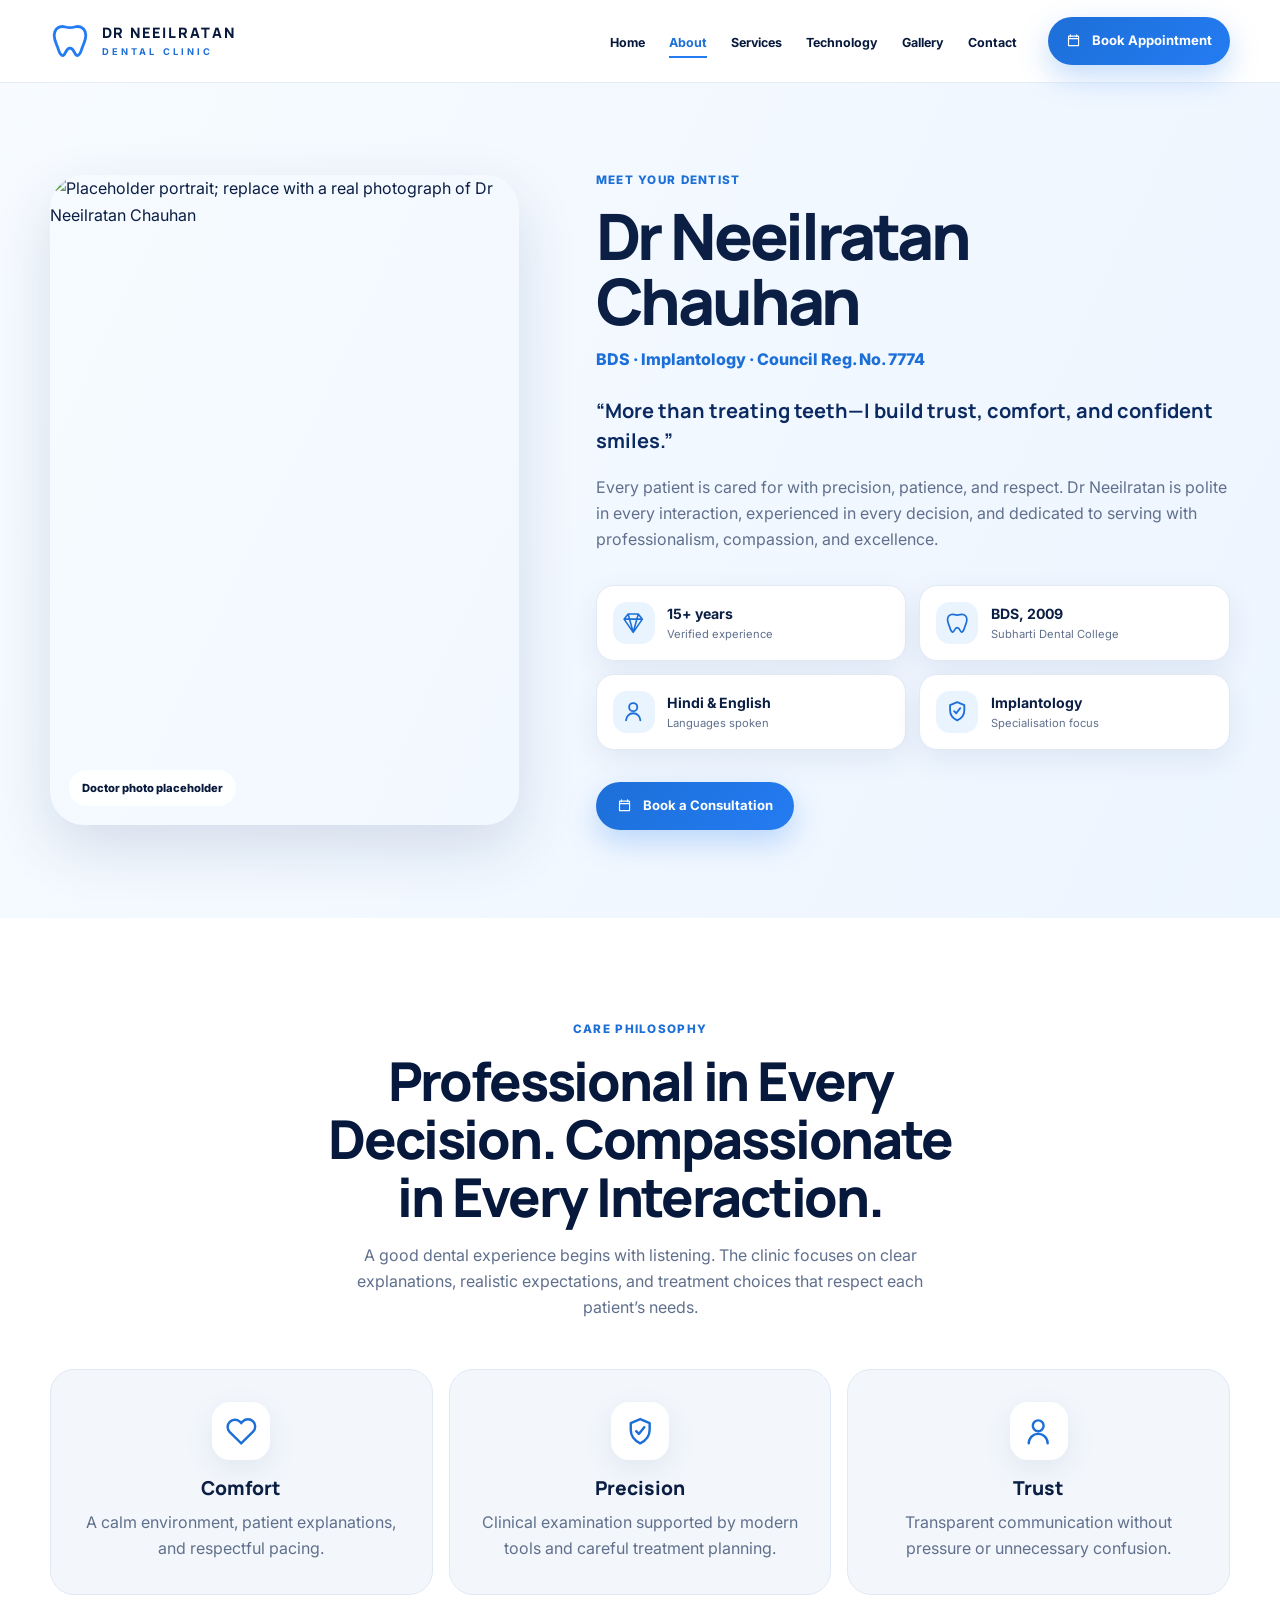
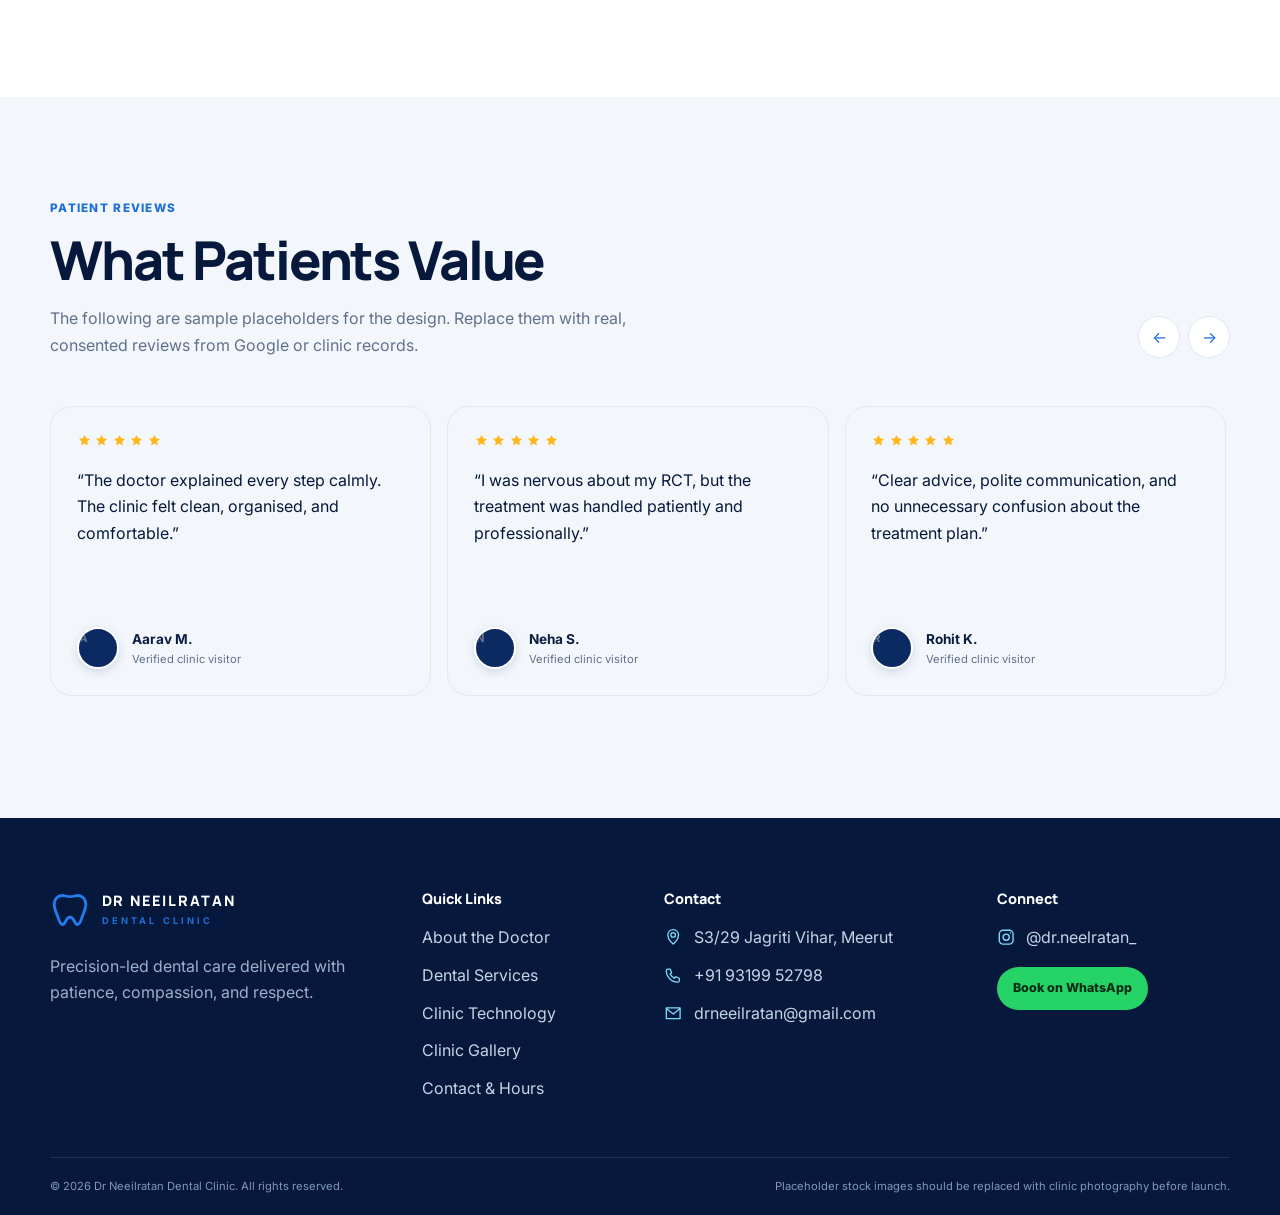
==== about.html @ 63fad081 "Made some changes" ====
<!doctype html>
<html lang="en">

<head>
  <meta charset="utf-8">
  <meta name="viewport" content="width=device-width, initial-scale=1">
  <title>About Dr Neeilratan Chauhan | Dental Clinic Meerut</title>
  <meta name="description"
    content="Meet Dr Neeilratan Chauhan, BDS, implantology-focused dentist with more than 15 years of verified experience.">
  <meta name="theme-color" content="#0B2A61">
  <link rel="preconnect" href="https://fonts.googleapis.com">
  <link rel="preconnect" href="https://fonts.gstatic.com" crossorigin>
  <link
    href="https://fonts.googleapis.com/css2?family=Inter:wght@400;500;600;700&family=Manrope:wght@500;600;700;800&display=swap"
    rel="stylesheet">
  <script src="https://cdn.tailwindcss.com"></script>
  <link rel="stylesheet" href="custom.css">
</head>

<body class="site-body page-about" data-page="about">
  <!-- EL:SECTION | Global Header -->
  <header class="site-header" data-site-header>
    <a class="skip-link" href="#main-content">Skip to main content</a>
    <!-- EL:COLUMN -->
    <div class="site-header-inner page-shell">
      <!-- EL:WIDGET:Image + Heading -->
      <a class="brand-lockup" href="index.html" aria-label="Dr Neeilratan Dental Clinic home">
        <span class="brand-mark"><svg viewBox="0 0 24 24" aria-hidden="true">
            <path
              d="M7.4 3.3c1.5 0 2.4.7 4.6.7s3.1-.7 4.6-.7c2.9 0 4.9 2.2 4.9 5.3 0 2.7-1.2 4.8-2.1 7.2-.7 2-1.2 4.9-3.1 4.9-1.6 0-1.6-4.4-4.3-4.4s-2.7 4.4-4.3 4.4c-1.9 0-2.4-2.9-3.1-4.9-.9-2.4-2.1-4.5-2.1-7.2 0-3.1 2-5.3 4.9-5.3Z"
              fill="none" stroke="currentColor" stroke-width="1.7" stroke-linecap="round" stroke-linejoin="round" />
          </svg></span>
        <span class="brand-copy"><strong>DR NEEILRATAN</strong><small>DENTAL CLINIC</small></span>
      </a>
      <!-- /EL:WIDGET:Image + Heading -->
      <!-- EL:WIDGET:Icon -->
      <button class="mobile-menu-button" type="button" aria-expanded="false" aria-controls="primary-navigation"
        data-menu-button>
        <span class="sr-only">Open navigation</span>
        <span class="menu-open-icon"><svg viewBox="0 0 24 24" aria-hidden="true">
            <path d="M4 7h16M4 12h16M4 17h16" fill="none" stroke="currentColor" stroke-width="2"
              stroke-linecap="round" />
          </svg></span><span class="menu-close-icon"><svg viewBox="0 0 24 24" aria-hidden="true">
            <path d="m6 6 12 12M18 6 6 18" fill="none" stroke="currentColor" stroke-width="2" stroke-linecap="round" />
          </svg></span>
      </button>
      <!-- /EL:WIDGET:Icon -->
      <!-- EL:WIDGET:Nav Menu -->
      <nav class="primary-navigation" id="primary-navigation" aria-label="Primary navigation" data-mobile-menu>
        <ul class="site-nav-list">
          <li><a class="site-nav-link nav-link-home" href="index.html">Home</a></li>
          <li><a class="site-nav-link nav-link-about" href="about.html" aria-current="page">About</a></li>
          <li><a class="site-nav-link nav-link-services" href="services.html">Services</a></li>
          <li><a class="site-nav-link nav-link-technology" href="technology.html">Technology</a></li>
          <li><a class="site-nav-link nav-link-gallery" href="gallery.html">Gallery</a></li>
          <li><a class="site-nav-link nav-link-contact" href="contact.html">Contact</a></li>
        </ul>
        <a class="button-primary header-book-button" href="book-appointment.html"><span class="icon-svg "><svg
              viewBox="0 0 24 24" aria-hidden="true">
              <path d="M7 3v3m10-3v3M4 9h16M5 5h14a1 1 0 0 1 1 1v14H4V6a1 1 0 0 1 1-1Z" fill="none"
                stroke="currentColor" stroke-width="1.8" stroke-linecap="round" stroke-linejoin="round" />
            </svg></span><span>Book Appointment</span></a>
      </nav>
      <!-- /EL:WIDGET:Nav Menu -->
    </div>
    <!-- /EL:COLUMN -->
  </header>
  <!-- /EL:SECTION -->
  <main id="main-content">
    <!-- EL:SECTION | Doctor Profile Hero -->
    <section class="doctor-profile-hero">
      <div class="page-shell doctor-profile-grid">
        <!-- EL:COLUMN -->
        <div class="doctor-profile-photo-column">
          <!-- EL:WIDGET:Image -->
          <!-- Placeholder photo: Usman Yousaf / Unsplash. This is not Dr Neeilratan; replace before publishing. -->
          <div class="doctor-profile-photo"><img
              src="https://images.unsplash.com/photo-1612349317150-e413f6a5b16d?auto=format&fit=crop&w=1300&q=88"
              alt="Placeholder portrait; replace with a real photograph of Dr Neeilratan Chauhan" width="900"
              height="1100"><span>Doctor photo placeholder</span></div>
          <!-- /EL:WIDGET:Image -->
        </div>
        <!-- /EL:COLUMN -->
        <!-- EL:COLUMN -->
        <div class="doctor-profile-copy">
          <!-- EL:WIDGET:Text -->
          <p class="eyebrow-label">MEET YOUR DENTIST</p><!-- /EL:WIDGET:Text -->
          <!-- EL:WIDGET:Heading -->
          <h1>Dr Neeilratan Chauhan</h1>
          <p class="doctor-role">BDS · Implantology · Council Reg. No. 7774</p><!-- /EL:WIDGET:Heading -->
          <!-- EL:WIDGET:Text -->
          <p class="doctor-quote">“More than treating teeth—I build trust, comfort, and confident smiles.”</p>
          <p>Every patient is cared for with precision, patience, and respect. Dr Neeilratan is polite in every
            interaction, experienced in every decision, and dedicated to serving with professionalism, compassion, and
            excellence.</p><!-- /EL:WIDGET:Text -->
          <!-- EL:INNER-SECTION -->
          <div class="profile-facts-grid">
            <!-- EL:WIDGET:Icon Box -->
            <article><span class="icon-svg "><svg viewBox="0 0 24 24" aria-hidden="true">
                  <path d="m3 8 4-5h10l4 5-9 13L3 8Zm0 0h18M7 3l5 18 5-18" fill="none" stroke="currentColor"
                    stroke-width="1.6" stroke-linejoin="round" />
                </svg></span><strong>15+ years</strong><span>Verified experience</span></article>
            <!-- /EL:WIDGET:Icon Box -->
            <!-- EL:WIDGET:Icon Box -->
            <article><span class="icon-svg "><svg viewBox="0 0 24 24" aria-hidden="true">
                  <path
                    d="M7.4 3.3c1.5 0 2.4.7 4.6.7s3.1-.7 4.6-.7c2.9 0 4.9 2.2 4.9 5.3 0 2.7-1.2 4.8-2.1 7.2-.7 2-1.2 4.9-3.1 4.9-1.6 0-1.6-4.4-4.3-4.4s-2.7 4.4-4.3 4.4c-1.9 0-2.4-2.9-3.1-4.9-.9-2.4-2.1-4.5-2.1-7.2 0-3.1 2-5.3 4.9-5.3Z"
                    fill="none" stroke="currentColor" stroke-width="1.7" stroke-linecap="round"
                    stroke-linejoin="round" />
                </svg></span><strong>BDS, 2009</strong><span>Subharti Dental College</span></article>
            <!-- /EL:WIDGET:Icon Box -->
            <!-- EL:WIDGET:Icon Box -->
            <article><span class="icon-svg "><svg viewBox="0 0 24 24" aria-hidden="true">
                  <path d="M12 12a4 4 0 1 0 0-8 4 4 0 0 0 0 8Zm7 9a7 7 0 0 0-14 0" fill="none" stroke="currentColor"
                    stroke-width="1.8" stroke-linecap="round" />
                </svg></span><strong>Hindi & English</strong><span>Languages spoken</span></article>
            <!-- /EL:WIDGET:Icon Box -->
            <!-- EL:WIDGET:Icon Box -->
            <article><span class="icon-svg "><svg viewBox="0 0 24 24" aria-hidden="true">
                  <path d="M12 3 5 6v5c0 4.8 2.8 8 7 10 4.2-2 7-5.2 7-10V6l-7-3Zm-3 9 2 2 4-5" fill="none"
                    stroke="currentColor" stroke-width="1.8" stroke-linecap="round" stroke-linejoin="round" />
                </svg></span><strong>Implantology</strong><span>Specialisation focus</span></article>
            <!-- /EL:WIDGET:Icon Box -->
          </div>
          <!-- /EL:INNER-SECTION -->
          <!-- EL:WIDGET:Button --><a class="button-primary" href="book-appointment.html"><span class="icon-svg "><svg
                viewBox="0 0 24 24" aria-hidden="true">
                <path d="M7 3v3m10-3v3M4 9h16M5 5h14a1 1 0 0 1 1 1v14H4V6a1 1 0 0 1 1-1Z" fill="none"
                  stroke="currentColor" stroke-width="1.8" stroke-linecap="round" stroke-linejoin="round" />
              </svg></span> Book a Consultation</a><!-- /EL:WIDGET:Button -->
        </div>
        <!-- /EL:COLUMN -->
      </div>
    </section>
    <!-- /EL:SECTION -->

    <!-- EL:SECTION | Philosophy -->
    <section class="content-section philosophy-section">
      <div class="page-shell">
        <div class="section-heading section-heading-center">
          <!-- EL:WIDGET:Text -->
          <p class="eyebrow-label">CARE PHILOSOPHY</p><!-- /EL:WIDGET:Text -->
          <!-- EL:WIDGET:Heading -->
          <h2>Professional in Every Decision. Compassionate in Every Interaction.</h2><!-- /EL:WIDGET:Heading -->
          <!-- EL:WIDGET:Text -->
          <p class="section-intro">A good dental experience begins with listening. The clinic focuses on clear
            explanations, realistic expectations, and treatment choices that respect each patient’s needs.</p>
          <!-- /EL:WIDGET:Text -->
        </div>
        <!-- EL:INNER-SECTION -->
        <div class="philosophy-grid">
          <!-- EL:WIDGET:Icon Box -->
          <article><span class="icon-svg "><svg viewBox="0 0 24 24" aria-hidden="true">
                <path
                  d="M20.8 4.7a5.4 5.4 0 0 0-7.6 0L12 5.9l-1.2-1.2a5.4 5.4 0 0 0-7.6 7.6L12 21l8.8-8.7a5.4 5.4 0 0 0 0-7.6Z"
                  fill="none" stroke="currentColor" stroke-width="1.8" />
              </svg></span>
            <h3>Comfort</h3>
            <p>A calm environment, patient explanations, and respectful pacing.</p>
          </article><!-- /EL:WIDGET:Icon Box -->
          <!-- EL:WIDGET:Icon Box -->
          <article><span class="icon-svg "><svg viewBox="0 0 24 24" aria-hidden="true">
                <path d="M12 3 5 6v5c0 4.8 2.8 8 7 10 4.2-2 7-5.2 7-10V6l-7-3Zm-3 9 2 2 4-5" fill="none"
                  stroke="currentColor" stroke-width="1.8" stroke-linecap="round" stroke-linejoin="round" />
              </svg></span>
            <h3>Precision</h3>
            <p>Clinical examination supported by modern tools and careful treatment planning.</p>
          </article><!-- /EL:WIDGET:Icon Box -->
          <!-- EL:WIDGET:Icon Box -->
          <article><span class="icon-svg "><svg viewBox="0 0 24 24" aria-hidden="true">
                <path d="M12 12a4 4 0 1 0 0-8 4 4 0 0 0 0 8Zm7 9a7 7 0 0 0-14 0" fill="none" stroke="currentColor"
                  stroke-width="1.8" stroke-linecap="round" />
              </svg></span>
            <h3>Trust</h3>
            <p>Transparent communication without pressure or unnecessary confusion.</p>
          </article><!-- /EL:WIDGET:Icon Box -->
        </div><!-- /EL:INNER-SECTION -->
      </div>
    </section>
    <!-- /EL:SECTION -->

    <!-- EL:SECTION | Reviews -->
    <section class="content-section reviews-section about-reviews-section">
      <div class="page-shell">
        <div class="section-heading-row">
          <div class="section-heading">
            <!-- EL:WIDGET:Text -->
            <p class="eyebrow-label">PATIENT REVIEWS</p><!-- /EL:WIDGET:Text -->
            <!-- EL:WIDGET:Heading -->
            <h2>What Patients Value</h2><!-- /EL:WIDGET:Heading -->
            <!-- EL:WIDGET:Text -->
            <p class="section-intro">The following are sample placeholders for the design. Replace them with real,
              consented reviews from Google or clinic records.</p><!-- /EL:WIDGET:Text -->
          </div>
          <div class="review-controls"><button type="button" data-review-prev
              aria-label="Scroll reviews left">←</button><button type="button" data-review-next
              aria-label="Scroll reviews right">→</button></div>
        </div>
        <!-- EL:INNER-SECTION -->
        <div class="reviews-track" data-review-track><!-- EL:WIDGET:Testimonial -->
          <article class="review-card" tabindex="0">
            <div class="review-stars" aria-label="5 out of 5 stars"><span class="icon-svg review-star"><svg
                  viewBox="0 0 24 24" aria-hidden="true">
                  <path d="m12 3 2.7 5.5 6.1.9-4.4 4.3 1 6.1-5.4-2.9-5.4 2.9 1-6.1-4.4-4.3 6.1-.9L12 3Z"
                    fill="currentColor" />
                </svg></span><span class="icon-svg review-star"><svg viewBox="0 0 24 24" aria-hidden="true">
                  <path d="m12 3 2.7 5.5 6.1.9-4.4 4.3 1 6.1-5.4-2.9-5.4 2.9 1-6.1-4.4-4.3 6.1-.9L12 3Z"
                    fill="currentColor" />
                </svg></span><span class="icon-svg review-star"><svg viewBox="0 0 24 24" aria-hidden="true">
                  <path d="m12 3 2.7 5.5 6.1.9-4.4 4.3 1 6.1-5.4-2.9-5.4 2.9 1-6.1-4.4-4.3 6.1-.9L12 3Z"
                    fill="currentColor" />
                </svg></span><span class="icon-svg review-star"><svg viewBox="0 0 24 24" aria-hidden="true">
                  <path d="m12 3 2.7 5.5 6.1.9-4.4 4.3 1 6.1-5.4-2.9-5.4 2.9 1-6.1-4.4-4.3 6.1-.9L12 3Z"
                    fill="currentColor" />
                </svg></span><span class="icon-svg review-star"><svg viewBox="0 0 24 24" aria-hidden="true">
                  <path d="m12 3 2.7 5.5 6.1.9-4.4 4.3 1 6.1-5.4-2.9-5.4 2.9 1-6.1-4.4-4.3 6.1-.9L12 3Z"
                    fill="currentColor" />
                </svg></span></div>
            <blockquote>“The doctor explained every step calmly. The clinic felt clean, organised, and comfortable.”
            </blockquote>
            <div class="review-person"><span class="review-avatar" aria-hidden="true">A</span>
              <div><strong>Aarav M.</strong><span>Verified clinic visitor</span></div>
            </div>
          </article>
          <!-- /EL:WIDGET:Testimonial --><!-- EL:WIDGET:Testimonial -->
          <article class="review-card" tabindex="0">
            <div class="review-stars" aria-label="5 out of 5 stars"><span class="icon-svg review-star"><svg
                  viewBox="0 0 24 24" aria-hidden="true">
                  <path d="m12 3 2.7 5.5 6.1.9-4.4 4.3 1 6.1-5.4-2.9-5.4 2.9 1-6.1-4.4-4.3 6.1-.9L12 3Z"
                    fill="currentColor" />
                </svg></span><span class="icon-svg review-star"><svg viewBox="0 0 24 24" aria-hidden="true">
                  <path d="m12 3 2.7 5.5 6.1.9-4.4 4.3 1 6.1-5.4-2.9-5.4 2.9 1-6.1-4.4-4.3 6.1-.9L12 3Z"
                    fill="currentColor" />
                </svg></span><span class="icon-svg review-star"><svg viewBox="0 0 24 24" aria-hidden="true">
                  <path d="m12 3 2.7 5.5 6.1.9-4.4 4.3 1 6.1-5.4-2.9-5.4 2.9 1-6.1-4.4-4.3 6.1-.9L12 3Z"
                    fill="currentColor" />
                </svg></span><span class="icon-svg review-star"><svg viewBox="0 0 24 24" aria-hidden="true">
                  <path d="m12 3 2.7 5.5 6.1.9-4.4 4.3 1 6.1-5.4-2.9-5.4 2.9 1-6.1-4.4-4.3 6.1-.9L12 3Z"
                    fill="currentColor" />
                </svg></span><span class="icon-svg review-star"><svg viewBox="0 0 24 24" aria-hidden="true">
                  <path d="m12 3 2.7 5.5 6.1.9-4.4 4.3 1 6.1-5.4-2.9-5.4 2.9 1-6.1-4.4-4.3 6.1-.9L12 3Z"
                    fill="currentColor" />
                </svg></span></div>
            <blockquote>“I was nervous about my RCT, but the treatment was handled patiently and professionally.”
            </blockquote>
            <div class="review-person"><span class="review-avatar" aria-hidden="true">N</span>
              <div><strong>Neha S.</strong><span>Verified clinic visitor</span></div>
            </div>
          </article>
          <!-- /EL:WIDGET:Testimonial --><!-- EL:WIDGET:Testimonial -->
          <article class="review-card" tabindex="0">
            <div class="review-stars" aria-label="5 out of 5 stars"><span class="icon-svg review-star"><svg
                  viewBox="0 0 24 24" aria-hidden="true">
                  <path d="m12 3 2.7 5.5 6.1.9-4.4 4.3 1 6.1-5.4-2.9-5.4 2.9 1-6.1-4.4-4.3 6.1-.9L12 3Z"
                    fill="currentColor" />
                </svg></span><span class="icon-svg review-star"><svg viewBox="0 0 24 24" aria-hidden="true">
                  <path d="m12 3 2.7 5.5 6.1.9-4.4 4.3 1 6.1-5.4-2.9-5.4 2.9 1-6.1-4.4-4.3 6.1-.9L12 3Z"
                    fill="currentColor" />
                </svg></span><span class="icon-svg review-star"><svg viewBox="0 0 24 24" aria-hidden="true">
                  <path d="m12 3 2.7 5.5 6.1.9-4.4 4.3 1 6.1-5.4-2.9-5.4 2.9 1-6.1-4.4-4.3 6.1-.9L12 3Z"
                    fill="currentColor" />
                </svg></span><span class="icon-svg review-star"><svg viewBox="0 0 24 24" aria-hidden="true">
                  <path d="m12 3 2.7 5.5 6.1.9-4.4 4.3 1 6.1-5.4-2.9-5.4 2.9 1-6.1-4.4-4.3 6.1-.9L12 3Z"
                    fill="currentColor" />
                </svg></span><span class="icon-svg review-star"><svg viewBox="0 0 24 24" aria-hidden="true">
                  <path d="m12 3 2.7 5.5 6.1.9-4.4 4.3 1 6.1-5.4-2.9-5.4 2.9 1-6.1-4.4-4.3 6.1-.9L12 3Z"
                    fill="currentColor" />
                </svg></span></div>
            <blockquote>“Clear advice, polite communication, and no unnecessary confusion about the treatment plan.”
            </blockquote>
            <div class="review-person"><span class="review-avatar" aria-hidden="true">R</span>
              <div><strong>Rohit K.</strong><span>Verified clinic visitor</span></div>
            </div>
          </article>
          <!-- /EL:WIDGET:Testimonial --><!-- EL:WIDGET:Testimonial -->
          <article class="review-card" tabindex="0">
            <div class="review-stars" aria-label="5 out of 5 stars"><span class="icon-svg review-star"><svg
                  viewBox="0 0 24 24" aria-hidden="true">
                  <path d="m12 3 2.7 5.5 6.1.9-4.4 4.3 1 6.1-5.4-2.9-5.4 2.9 1-6.1-4.4-4.3 6.1-.9L12 3Z"
                    fill="currentColor" />
                </svg></span><span class="icon-svg review-star"><svg viewBox="0 0 24 24" aria-hidden="true">
                  <path d="m12 3 2.7 5.5 6.1.9-4.4 4.3 1 6.1-5.4-2.9-5.4 2.9 1-6.1-4.4-4.3 6.1-.9L12 3Z"
                    fill="currentColor" />
                </svg></span><span class="icon-svg review-star"><svg viewBox="0 0 24 24" aria-hidden="true">
                  <path d="m12 3 2.7 5.5 6.1.9-4.4 4.3 1 6.1-5.4-2.9-5.4 2.9 1-6.1-4.4-4.3 6.1-.9L12 3Z"
                    fill="currentColor" />
                </svg></span><span class="icon-svg review-star"><svg viewBox="0 0 24 24" aria-hidden="true">
                  <path d="m12 3 2.7 5.5 6.1.9-4.4 4.3 1 6.1-5.4-2.9-5.4 2.9 1-6.1-4.4-4.3 6.1-.9L12 3Z"
                    fill="currentColor" />
                </svg></span><span class="icon-svg review-star"><svg viewBox="0 0 24 24" aria-hidden="true">
                  <path d="m12 3 2.7 5.5 6.1.9-4.4 4.3 1 6.1-5.4-2.9-5.4 2.9 1-6.1-4.4-4.3 6.1-.9L12 3Z"
                    fill="currentColor" />
                </svg></span></div>
            <blockquote>“My scaling appointment was comfortable and the home-care guidance was very useful.”
            </blockquote>
            <div class="review-person"><span class="review-avatar" aria-hidden="true">P</span>
              <div><strong>Pooja G.</strong><span>Verified clinic visitor</span></div>
            </div>
          </article>
          <!-- /EL:WIDGET:Testimonial --><!-- EL:WIDGET:Testimonial -->
          <article class="review-card" tabindex="0">
            <div class="review-stars" aria-label="5 out of 5 stars"><span class="icon-svg review-star"><svg
                  viewBox="0 0 24 24" aria-hidden="true">
                  <path d="m12 3 2.7 5.5 6.1.9-4.4 4.3 1 6.1-5.4-2.9-5.4 2.9 1-6.1-4.4-4.3 6.1-.9L12 3Z"
                    fill="currentColor" />
                </svg></span><span class="icon-svg review-star"><svg viewBox="0 0 24 24" aria-hidden="true">
                  <path d="m12 3 2.7 5.5 6.1.9-4.4 4.3 1 6.1-5.4-2.9-5.4 2.9 1-6.1-4.4-4.3 6.1-.9L12 3Z"
                    fill="currentColor" />
                </svg></span><span class="icon-svg review-star"><svg viewBox="0 0 24 24" aria-hidden="true">
                  <path d="m12 3 2.7 5.5 6.1.9-4.4 4.3 1 6.1-5.4-2.9-5.4 2.9 1-6.1-4.4-4.3 6.1-.9L12 3Z"
                    fill="currentColor" />
                </svg></span><span class="icon-svg review-star"><svg viewBox="0 0 24 24" aria-hidden="true">
                  <path d="m12 3 2.7 5.5 6.1.9-4.4 4.3 1 6.1-5.4-2.9-5.4 2.9 1-6.1-4.4-4.3 6.1-.9L12 3Z"
                    fill="currentColor" />
                </svg></span><span class="icon-svg review-star"><svg viewBox="0 0 24 24" aria-hidden="true">
                  <path d="m12 3 2.7 5.5 6.1.9-4.4 4.3 1 6.1-5.4-2.9-5.4 2.9 1-6.1-4.4-4.3 6.1-.9L12 3Z"
                    fill="currentColor" />
                </svg></span></div>
            <blockquote>“The implant consultation was detailed and realistic. I appreciated the time given to my
              questions.”</blockquote>
            <div class="review-person"><span class="review-avatar" aria-hidden="true">A</span>
              <div><strong>Ankit V.</strong><span>Verified clinic visitor</span></div>
            </div>
          </article>
          <!-- /EL:WIDGET:Testimonial --><!-- EL:WIDGET:Testimonial -->
          <article class="review-card" tabindex="0">
            <div class="review-stars" aria-label="5 out of 5 stars"><span class="icon-svg review-star"><svg
                  viewBox="0 0 24 24" aria-hidden="true">
                  <path d="m12 3 2.7 5.5 6.1.9-4.4 4.3 1 6.1-5.4-2.9-5.4 2.9 1-6.1-4.4-4.3 6.1-.9L12 3Z"
                    fill="currentColor" />
                </svg></span><span class="icon-svg review-star"><svg viewBox="0 0 24 24" aria-hidden="true">
                  <path d="m12 3 2.7 5.5 6.1.9-4.4 4.3 1 6.1-5.4-2.9-5.4 2.9 1-6.1-4.4-4.3 6.1-.9L12 3Z"
                    fill="currentColor" />
                </svg></span><span class="icon-svg review-star"><svg viewBox="0 0 24 24" aria-hidden="true">
                  <path d="m12 3 2.7 5.5 6.1.9-4.4 4.3 1 6.1-5.4-2.9-5.4 2.9 1-6.1-4.4-4.3 6.1-.9L12 3Z"
                    fill="currentColor" />
                </svg></span><span class="icon-svg review-star"><svg viewBox="0 0 24 24" aria-hidden="true">
                  <path d="m12 3 2.7 5.5 6.1.9-4.4 4.3 1 6.1-5.4-2.9-5.4 2.9 1-6.1-4.4-4.3 6.1-.9L12 3Z"
                    fill="currentColor" />
                </svg></span><span class="icon-svg review-star"><svg viewBox="0 0 24 24" aria-hidden="true">
                  <path d="m12 3 2.7 5.5 6.1.9-4.4 4.3 1 6.1-5.4-2.9-5.4 2.9 1-6.1-4.4-4.3 6.1-.9L12 3Z"
                    fill="currentColor" />
                </svg></span></div>
            <blockquote>“A friendly clinic experience with careful treatment and respectful staff behaviour.”
            </blockquote>
            <div class="review-person"><span class="review-avatar" aria-hidden="true">S</span>
              <div><strong>Simran C.</strong><span>Verified clinic visitor</span></div>
            </div>
          </article>
          <!-- /EL:WIDGET:Testimonial -->
        </div><!-- /EL:INNER-SECTION -->
      </div>
    </section>
    <!-- /EL:SECTION -->
  </main><!-- EL:SECTION | Footer -->
  <footer class="site-footer">
    <div class="page-shell footer-grid">
      <!-- EL:COLUMN -->
      <div class="footer-brand-column">
        <!-- EL:WIDGET:Heading -->
        <a class="brand-lockup brand-lockup-light" href="index.html">
          <span class="brand-mark"><svg viewBox="0 0 24 24" aria-hidden="true">
              <path
                d="M7.4 3.3c1.5 0 2.4.7 4.6.7s3.1-.7 4.6-.7c2.9 0 4.9 2.2 4.9 5.3 0 2.7-1.2 4.8-2.1 7.2-.7 2-1.2 4.9-3.1 4.9-1.6 0-1.6-4.4-4.3-4.4s-2.7 4.4-4.3 4.4c-1.9 0-2.4-2.9-3.1-4.9-.9-2.4-2.1-4.5-2.1-7.2 0-3.1 2-5.3 4.9-5.3Z"
                fill="none" stroke="currentColor" stroke-width="1.7" stroke-linecap="round" stroke-linejoin="round" />
            </svg></span>
          <span class="brand-copy"><strong>DR NEEILRATAN</strong><small>DENTAL CLINIC</small></span>
        </a>
        <!-- /EL:WIDGET:Heading -->
        <!-- EL:WIDGET:Text -->
        <p>Precision-led dental care delivered with patience, compassion, and respect.</p>
        <!-- /EL:WIDGET:Text -->
      </div>
      <!-- /EL:COLUMN -->
      <!-- EL:COLUMN -->
      <div>
        <!-- EL:WIDGET:Heading -->
        <h2 class="footer-heading">Quick Links</h2><!-- /EL:WIDGET:Heading -->
        <!-- EL:WIDGET:Icon List -->
        <ul class="footer-links">
          <li><a href="about.html">About the Doctor</a></li>
          <li><a href="services.html">Dental Services</a></li>
          <li><a href="technology.html">Clinic Technology</a></li>
          <li><a href="gallery.html">Clinic Gallery</a></li>
          <li><a href="contact.html">Contact & Hours</a></li>
        </ul>
        <!-- /EL:WIDGET:Icon List -->
      </div>
      <!-- /EL:COLUMN -->
      <!-- EL:COLUMN -->
      <div>
        <!-- EL:WIDGET:Heading -->
        <h2 class="footer-heading">Contact</h2><!-- /EL:WIDGET:Heading -->
        <!-- EL:WIDGET:Icon List -->
        <ul class="footer-contact-list">
          <li><span class="icon-svg "><svg viewBox="0 0 24 24" aria-hidden="true">
                <path d="M12 21s7-6.1 7-12a7 7 0 1 0-14 0c0 5.9 7 12 7 12Zm0-9a3 3 0 1 0 0-6 3 3 0 0 0 0 6Z" fill="none"
                  stroke="currentColor" stroke-width="1.7" />
              </svg></span><span>S3/29 Jagriti Vihar, Meerut</span></li>
          <li><span class="icon-svg "><svg viewBox="0 0 24 24" aria-hidden="true">
                <path
                  d="M5 4h3l2 5-2 1.5a16 16 0 0 0 5.5 5.5L15 14l5 2v3c0 1.1-.9 2-2 2C9.7 21 3 14.3 3 6c0-1.1.9-2 2-2Z"
                  fill="none" stroke="currentColor" stroke-width="1.7" stroke-linejoin="round" />
              </svg></span><a href="tel:+919319952798">+91 93199 52798</a></li>
          <li><span class="icon-svg "><svg viewBox="0 0 24 24" aria-hidden="true">
                <path d="M3 5h18v14H3V5Zm0 1 9 7 9-7" fill="none" stroke="currentColor" stroke-width="1.7"
                  stroke-linejoin="round" />
              </svg></span><a href="mailto:drneeilratan@gmail.com">drneeilratan@gmail.com</a></li>
        </ul>
        <!-- /EL:WIDGET:Icon List -->
      </div>
      <!-- /EL:COLUMN -->
      <!-- EL:COLUMN -->
      <div>
        <!-- EL:WIDGET:Heading -->
        <h2 class="footer-heading">Connect</h2><!-- /EL:WIDGET:Heading -->
        <!-- EL:WIDGET:Button -->
        <a class="social-link" href="https://www.instagram.com/dr.neelratan_/" target="_blank"
          rel="noopener noreferrer"><span class="icon-svg "><svg viewBox="0 0 24 24" aria-hidden="true">
              <rect x="3" y="3" width="18" height="18" rx="5" fill="none" stroke="currentColor" stroke-width="1.8" />
              <circle cx="12" cy="12" r="4" fill="none" stroke="currentColor" stroke-width="1.8" />
              <circle cx="17.5" cy="6.5" r="1" fill="currentColor" />
            </svg></span><span>@dr.neelratan_</span></a>
        <!-- /EL:WIDGET:Button -->
        <!-- EL:WIDGET:Button -->
        <a class="whatsapp-link"
          href="https://wa.me/919319952798?text=Hello%20Dr%20Neeilratan%20Dental%20Clinic%2C%20I%20would%20like%20to%20book%20an%20appointment."
          target="_blank" rel="noopener noreferrer">Book on WhatsApp</a>
        <!-- /EL:WIDGET:Button -->
      </div>
      <!-- /EL:COLUMN -->
    </div>
    <div class="page-shell footer-bottom">
      <p>© <span data-current-year></span> Dr Neeilratan Dental Clinic. All rights reserved.</p>
      <p>Placeholder stock images should be replaced with clinic photography before launch.</p>
    </div>
  </footer>
  <!-- /EL:SECTION -->
  <script src="script.js" defer></script>
</body>

</html>
---- custom.css ----
/*
DESIGN SYSTEM EXTRACTED FROM THE PROVIDED INSPIRATION IMAGE
============================================================
Color palette (sampled/visually matched):
--canvas: #FAFBFD; --surface: #FFFFFF; --surface-soft: #F3F7FC;
--navy-950: #06183B; --navy-900: #0B2A61; --navy-800: #123A77;
--blue-600: #1D6FD8; --blue-500: #247CF2; --cyan-300: #7EDCFF;
--text: #0B1E43; --text-muted: #60708C; --border: #E1E9F5.
Typography match: Manrope for headings (700–800), Inter for body (400–600).
Spacing rhythm: 8px base; most section gaps use 24/32/48/72/96px.
Components: pill CTAs, white cards with 18–28px radius, thin blue borders,
soft cool shadows, blue outline icons, floating information cards, and subtle
radial blue glows. Header uses a white surface, compact nav, and pill CTA.
*/

:root {
  --canvas: #fafbfd;
  --surface: #ffffff;
  --surface-soft: #f3f7fc;
  --surface-blue: #eaf4ff;
  --navy-950: #06183b;
  --navy-900: #0b2a61;
  --navy-800: #123a77;
  --blue-700: #175fbd;
  --blue-600: #1d6fd8;
  --blue-500: #247cf2;
  --cyan-300: #7edcff;
  --text: #0b1e43;
  --text-muted: #60708c;
  --border: #e1e9f5;
  --success: #16835f;
  --shadow-sm: 0 10px 30px rgba(17, 56, 112, 0.08);
  --shadow-md: 0 22px 60px rgba(14, 50, 103, 0.14);
  --shadow-lg: 0 30px 90px rgba(5, 34, 82, 0.22);
  --radius-sm: 14px;
  --radius-md: 22px;
  --radius-lg: 32px;
  --radius-pill: 999px;
  --section-space: clamp(4.5rem, 8vw, 7rem);
  --page-width: 1180px;
}

* {
  box-sizing: border-box;
}

html {
  scroll-behavior: smooth;
  scroll-padding-top: 96px;
}

body.site-body {
  margin: 0;
  background: var(--canvas);
  color: var(--text);
  font-family: Inter, system-ui, sans-serif;
  line-height: 1.65;
  overflow-x: hidden;
}

img {
  display: block;
  max-width: 100%;
}

a {
  color: inherit;
  text-decoration: none;
}

button,
input,
select,
textarea {
  font: inherit;
}

button {
  cursor: pointer;
}

::selection {
  background: rgba(36, 124, 242, .2);
  color: var(--navy-950);
}

.sr-only {
  position: absolute !important;
  width: 1px;
  height: 1px;
  padding: 0;
  margin: -1px;
  overflow: hidden;
  clip: rect(0, 0, 0, 0);
  white-space: nowrap;
  border: 0;
}

.skip-link {
  position: fixed;
  left: 1rem;
  top: -5rem;
  z-index: 9999;
  padding: .75rem 1rem;
  border-radius: 10px;
  background: var(--navy-950);
  color: white;
  transition: top .2s;
}

.skip-link:focus {
  top: 1rem;
}

:focus-visible {
  outline: 3px solid rgba(36, 124, 242, .38);
  outline-offset: 3px;
}

.page-shell {
  width: min(calc(100% - 2rem), var(--page-width));
  margin-inline: auto;
}

.content-section {
  padding-block: var(--section-space);
}

.icon-svg {
  width: 1.15em;
  height: 1.15em;
  display: inline-flex;
  align-items: center;
  justify-content: center;
  flex: 0 0 auto;
}

.icon-svg svg {
  width: 100%;
  height: 100%;
}

.site-header {
  position: sticky;
  top: 0;
  z-index: 1000;
  background: rgba(255, 255, 255, .92);
  border-bottom: 1px solid rgba(225, 233, 245, .8);
  backdrop-filter: blur(18px);
  transition: box-shadow .25s, background .25s;
}

.site-header.is-scrolled {
  box-shadow: 0 12px 40px rgba(11, 42, 97, .08);
  background: rgba(255, 255, 255, .98);
}

.site-header-inner {
  min-height: 82px;
  display: flex;
  align-items: center;
  justify-content: space-between;
  gap: 2rem;
}

.brand-lockup {
  display: inline-flex;
  align-items: center;
  gap: .72rem;
  min-width: max-content;
}

.brand-mark {
  width: 40px;
  height: 40px;
  color: var(--blue-500);
  display: inline-flex;
}

.brand-mark svg {
  width: 100%;
  height: 100%;
}

.brand-copy {
  display: grid;
  line-height: 1;
  letter-spacing: .12em;
}

.brand-copy strong {
  font: 800 .9rem/1 Manrope, sans-serif;
  color: var(--navy-950);
}

.brand-copy small {
  margin-top: .45rem;
  font-size: .58rem;
  font-weight: 700;
  letter-spacing: .34em;
  color: var(--blue-600);
}

.primary-navigation {
  display: flex;
  align-items: center;
  gap: 1.9rem;
}

.site-nav-list {
  list-style: none;
  display: flex;
  align-items: center;
  gap: 1.5rem;
  padding: 0;
  margin: 0;
}

.site-nav-link {
  position: relative;
  font-size: .78rem;
  font-weight: 700;
  color: var(--navy-950);
  padding-block: .7rem;
}

.site-nav-link::after {
  content: "";
  position: absolute;
  left: 0;
  right: 100%;
  bottom: .2rem;
  height: 2px;
  background: var(--blue-500);
  transition: right .25s ease;
}

.site-nav-link:hover::after,
.site-nav-link[aria-current="page"]::after {
  right: 0;
}

.site-nav-link[aria-current="page"] {
  color: var(--blue-600);
}

.mobile-menu-button {
  display: none;
  border: 0;
  background: transparent;
  width: 44px;
  height: 44px;
  color: var(--navy-950);
}

.mobile-menu-button svg {
  width: 24px;
  height: 24px;
}

.menu-close-icon {
  display: none;
}

.mobile-menu-button[aria-expanded="true"] .menu-open-icon {
  display: none;
}

.mobile-menu-button[aria-expanded="true"] .menu-close-icon {
  display: inline-flex;
}

.button-primary,
.button-secondary,
.button-outline,
.button-light {
  min-height: 48px;
  display: inline-flex;
  align-items: center;
  justify-content: center;
  gap: .65rem;
  border-radius: var(--radius-pill);
  padding: .8rem 1.35rem;
  font-weight: 700;
  font-size: .82rem;
  transition: transform .22s, box-shadow .22s, background .22s, color .22s, border-color .22s;
}

.button-primary {
  color: white;
  background: linear-gradient(135deg, var(--blue-600), var(--blue-500));
  box-shadow: 0 12px 30px rgba(36, 124, 242, .27);
}

.button-primary:hover {
  transform: translateY(-2px);
  box-shadow: 0 18px 38px rgba(36, 124, 242, .36);
}

.button-secondary {
  color: var(--blue-700);
  border: 1.5px solid rgba(29, 111, 216, .45);
  background: rgba(255, 255, 255, .82);
}

.button-secondary:hover {
  background: var(--surface-blue);
  transform: translateY(-2px);
}

.button-outline {
  color: var(--blue-700);
  border: 1.5px solid var(--blue-500);
  background: transparent;
}

.button-outline:hover {
  background: var(--blue-500);
  color: white;
  transform: translateY(-2px);
}

.button-light {
  color: var(--navy-950);
  background: white;
  box-shadow: var(--shadow-sm);
}

.button-light:hover {
  transform: translateY(-2px);
}

.header-book-button {
  min-height: 44px;
  padding-inline: 1.15rem;
}

.whatsapp-dot {
  width: 1.55rem;
  height: 1.55rem;
  display: inline-grid;
  place-items: center;
  border-radius: 50%;
  background: #25d366;
  color: white;
  font-size: .68rem;
  font-weight: 800;
}

.eyebrow-label {
  margin: 0 0 .8rem;
  color: var(--blue-600);
  font-size: .73rem;
  font-weight: 800;
  letter-spacing: .11em;
  text-transform: uppercase;
}

.section-heading {
  max-width: 670px;
}

.section-heading h2 {
  margin: 0;
  font: 800 clamp(2rem, 4.2vw, 3.35rem)/1.08 Manrope, sans-serif;
  letter-spacing: -.04em;
  color: var(--navy-950);
}

.section-intro {
  margin: 1rem 0 0;
  color: var(--text-muted);
  max-width: 62ch;
}

.section-heading-center {
  text-align: center;
  margin-inline: auto;
}

.section-heading-center .section-intro {
  margin-inline: auto;
}

.section-heading-row {
  display: flex;
  align-items: end;
  justify-content: space-between;
  gap: 2rem;
  margin-bottom: 2.5rem;
}

.text-link {
  color: var(--blue-600);
  font-weight: 800;
  font-size: .84rem;
  display: inline-flex;
  gap: .5rem;
  align-items: center;
  white-space: nowrap;
}

.hero-section {
  position: relative;
  min-height: 710px;
  display: grid;
  align-items: center;
  overflow: hidden;
  background: linear-gradient(100deg, #fff 0%, #f7fbff 52%, #e9f3ff 100%);
}

.hero-section::after {
  content: "";
  position: absolute;
  inset: auto 0 0;
  height: 90px;
  background: linear-gradient(to top, var(--canvas), transparent);
  pointer-events: none;
}

.hero-glow {
  position: absolute;
  border-radius: 50%;
  filter: blur(8px);
  pointer-events: none;
}

.hero-glow-one {
  width: 420px;
  height: 420px;
  right: 6%;
  top: 8%;
  background: radial-gradient(circle, rgba(92, 182, 255, .25), transparent 68%);
}

.hero-glow-two {
  width: 320px;
  height: 320px;
  left: 20%;
  bottom: -16%;
  background: radial-gradient(circle, rgba(36, 124, 242, .11), transparent 70%);
}

.hero-grid {
  position: relative;
  z-index: 1;
  display: grid;
  grid-template-columns: .92fr 1.12fr;
  align-items: center;
  gap: clamp(2rem, 5vw, 5rem);
  padding-block: 5.5rem 7.4rem;
}

.hero-copy-column h1 {
  margin: 0;
  max-width: 640px;
  font: 800 clamp(3rem, 6vw, 5.2rem)/.98 Manrope, sans-serif;
  letter-spacing: -.065em;
  color: var(--navy-950);
}

.hero-copy-column h1 span {
  color: var(--blue-600);
}

.hero-intro {
  margin: 1.4rem 0 0;
  max-width: 540px;
  color: var(--text-muted);
  font-size: clamp(1rem, 1.6vw, 1.13rem);
}

.hero-actions {
  margin-top: 2rem;
  display: flex;
  flex-wrap: wrap;
  gap: .85rem;
}

.hero-trust-row {
  margin-top: 2.3rem;
  display: flex;
  align-items: center;
  gap: 1rem;
}

.avatar-stack {
  display: flex;
}

.avatar-stack span {
  width: 36px;
  height: 36px;
  margin-left: -8px;
  display: grid;
  place-items: center;
  border: 3px solid white;
  border-radius: 50%;
  background: var(--surface-blue);
  color: var(--navy-900);
  font-weight: 800;
  box-shadow: var(--shadow-sm);
}

.avatar-stack span:first-child {
  margin-left: 0;
}

.hero-trust-row small {
  display: block;
  color: var(--text-muted);
  font-weight: 600;
}

.hero-rating {
  margin-top: .2rem;
  display: flex;
  align-items: center;
  gap: .18rem;
  color: #ffb71b;
}

.hero-rating strong {
  margin-left: .45rem;
  color: var(--navy-950);
  font-size: .82rem;
}

.review-star {
  width: 15px;
  height: 15px;
}

.hero-media-column {
  position: relative;
  min-height: 570px;
  display: flex;
  align-items: center;
}

.hero-clinic-image {
  width: 100%;
  height: 565px;
  object-fit: cover;
  object-position: center;
  border-radius: 46% 20% 28% 18% / 26% 18% 36% 18%;
  box-shadow: var(--shadow-lg);
}

.hero-media-column::before {
  content: "";
  position: absolute;
  inset: 6% -10% 4% 12%;
  border-radius: 48% 30% 40% 28%;
  background: linear-gradient(145deg, rgba(36, 124, 242, .16), rgba(126, 220, 255, .2));
  z-index: -1;
}

.hero-promise-card {
  position: absolute;
  right: -1rem;
  bottom: 1rem;
  width: 210px;
  padding: 1.5rem;
  border-radius: 24px;
  color: white;
  background: linear-gradient(165deg, var(--navy-900), var(--navy-950));
  box-shadow: var(--shadow-lg);
}

.hero-promise-card>.icon-svg {
  width: 38px;
  height: 38px;
  color: #d8ecff;
}

.hero-promise-card h2 {
  font: 700 1.13rem/1.25 Manrope, sans-serif;
  margin: 1rem 0 .7rem;
}

.hero-promise-card span:not(.icon-svg) {
  display: block;
  height: 1px;
  width: 42px;
  background: var(--cyan-300);
}

.hero-promise-card p {
  margin: .7rem 0 0;
  font-size: .76rem;
  color: #d9e7f7;
}

.hero-experience-pill {
  position: absolute;
  left: -1.5rem;
  top: 2.5rem;
  min-width: 150px;
  padding: .8rem 1.1rem;
  display: flex;
  align-items: center;
  gap: .7rem;
  border-radius: 16px;
  background: rgba(255, 255, 255, .94);
  box-shadow: var(--shadow-md);
  border: 1px solid rgba(255, 255, 255, .8);
}

.hero-experience-pill strong {
  font: 800 1.5rem/1 Manrope, sans-serif;
  color: var(--blue-600);
}

.hero-experience-pill span {
  color: var(--text-muted);
  font-size: .7rem;
  line-height: 1.35;
}

.care-pillars-section {
  position: relative;
  z-index: 4;
  margin-top: -58px;
}

.care-pillars-grid {
  display: grid;
  grid-template-columns: repeat(4, 1fr);
  padding: 1.25rem;
  border-radius: 26px;
  background: rgba(255, 255, 255, .96);
  box-shadow: var(--shadow-md);
  border: 1px solid rgba(225, 233, 245, .8);
}

.care-pillars-grid article {
  display: flex;
  gap: 1rem;
  padding: 1.2rem;
  border-right: 1px solid var(--border);
}

.care-pillars-grid article:last-child {
  border-right: 0;
}

.care-pillars-grid .icon-svg {
  width: 38px;
  height: 38px;
  padding: .55rem;
  border-radius: 14px;
  color: var(--blue-600);
  background: var(--surface-blue);
}

.care-pillars-grid h2 {
  margin: 0 0 .35rem;
  font: 800 .92rem/1.3 Manrope, sans-serif;
}

.care-pillars-grid p {
  margin: 0;
  font-size: .75rem;
  color: var(--text-muted);
}

.about-preview-section {
  padding-top: calc(var(--section-space) + 1rem);
}

.about-preview-grid {
  display: grid;
  grid-template-columns: .9fr 1.1fr;
  align-items: center;
  gap: clamp(2.5rem, 6vw, 6rem);
}

.doctor-mini-list {
  list-style: none;
  padding: 0;
  margin: 1.7rem 0 2rem;
  display: grid;
  gap: .8rem;
}

.doctor-mini-list li {
  display: flex;
  align-items: center;
  gap: .7rem;
  color: var(--text-muted);
}

.doctor-mini-list .icon-svg {
  width: 22px;
  height: 22px;
  padding: .25rem;
  border-radius: 50%;
  color: white;
  background: var(--blue-500);
}

.about-preview-media {
  position: relative;
  display: grid;
  grid-template-columns: 1fr 190px;
  gap: 1rem;
  align-items: stretch;
}

.doctor-photo-frame {
  position: relative;
  min-height: 480px;
  overflow: hidden;
  border-radius: 32px;
  box-shadow: var(--shadow-md);
}

.doctor-photo-frame img {
  width: 100%;
  height: 100%;
  object-fit: cover;
  object-position: center top;
}

.doctor-photo-frame::after {
  content: "";
  position: absolute;
  inset: 55% 0 0;
  background: linear-gradient(transparent, rgba(6, 24, 59, .78));
}

.doctor-photo-frame>span {
  position: absolute;
  z-index: 2;
  left: 1.3rem;
  bottom: 1.1rem;
  padding: .45rem .7rem;
  border-radius: var(--radius-pill);
  background: rgba(255, 255, 255, .92);
  color: var(--navy-950);
  font-size: .68rem;
  font-weight: 800;
}

.about-stat-stack {
  display: grid;
  gap: 1rem;
}

.about-stat-stack article {
  min-height: 138px;
  display: flex;
  align-items: center;
  gap: .85rem;
  padding: 1.2rem;
  border-radius: 20px;
  background: white;
  box-shadow: var(--shadow-sm);
  border: 1px solid var(--border);
}

.about-stat-stack .icon-svg {
  width: 38px;
  height: 38px;
  color: var(--blue-600);
  padding: .5rem;
  border-radius: 13px;
  background: var(--surface-blue);
}

.about-stat-stack strong {
  display: block;
  font: 800 1.35rem/1.1 Manrope, sans-serif;
}

.about-stat-stack span {
  display: block;
  margin-top: .2rem;
  color: var(--text-muted);
  font-size: .72rem;
}

.services-home-section {
  background: linear-gradient(180deg, #f6f9fd, #ffffff);
}

.services-summary-grid {
  display: flex;
  flex-flow: row nowrap;
  gap: .8rem;
  overflow-x: auto;
  overscroll-behavior-x: contain;
  scrollbar-width: none;
  -ms-overflow-style: none;
  padding: .4rem 0 .8rem;
}

.services-summary-grid::-webkit-scrollbar {
  display: none;
}

.services-summary-grid:focus-visible {
  outline: 2px solid var(--blue-600);
  outline-offset: 4px;
}

.service-summary-card {
  position: relative;
  flex: 0 0 clamp(230px, 24vw, 270px);
  min-height: 260px;
  display: flex;
  flex-direction: column;
  align-items: center;
  text-align: center;
  padding: 1.4rem 1rem;
  border-radius: 20px;
  background: white;
  border: 1px solid var(--border);
  box-shadow: 0 12px 30px rgba(11, 42, 97, .05);
  transition: transform .25s, box-shadow .25s, border-color .25s;
}

.service-summary-card:hover {
  transform: translateY(-8px);
  box-shadow: var(--shadow-md);
  border-color: rgba(36, 124, 242, .35);
}

.service-summary-icon {
  width: 58px;
  height: 58px;
  display: grid;
  place-items: center;
  margin-bottom: 1rem;
  border-radius: 18px;
  background: var(--surface-blue);
  color: var(--blue-600);
}

.service-summary-icon svg {
  width: 36px;
  height: 36px;
}

.service-summary-card h3 {
  margin: 0;
  font: 800 .94rem/1.3 Manrope, sans-serif;
}

.service-summary-card p {
  margin: .7rem 0 1rem;
  color: var(--text-muted);
  font-size: .73rem;
  line-height: 1.55;
}

.service-summary-card>a {
  margin-top: auto;
  width: 30px;
  height: 30px;
  display: grid;
  place-items: center;
  border: 1px solid var(--border);
  border-radius: 50%;
  color: var(--blue-600);
}

.technology-home-section {
  position: relative;
  background: var(--navy-950);
  color: white;
  overflow: hidden;
}

.technology-home-section::before {
  content: "";
  position: absolute;
  width: 580px;
  height: 580px;
  right: -15%;
  top: -40%;
  border-radius: 50%;
  background: radial-gradient(circle, rgba(36, 124, 242, .32), transparent 68%);
}

.technology-home-section .section-heading {
  position: relative;
}

.technology-home-section .section-heading h2 {
  color: white;
}

.technology-home-section .section-intro {
  color: #b9c9df;
}

.technology-home-grid {
  position: relative;
  display: flex;
  flex-flow: row nowrap;
  gap: 1rem;
  overflow-x: auto;
  overscroll-behavior-x: contain;
  scrollbar-width: none;
  -ms-overflow-style: none;
  margin-top: 3rem;
  padding: .4rem 0 .8rem;
}

.technology-home-grid::-webkit-scrollbar {
  display: none;
}

.technology-home-grid:focus-visible {
  outline: 2px solid var(--cyan-300);
  outline-offset: 4px;
}

.technology-card-home {
  flex: 0 0 clamp(230px, 24vw, 270px);
  min-height: 345px;
  display: flex;
  flex-direction: column;
  padding: 1.4rem;
  border-radius: 22px;
  background: linear-gradient(160deg, rgba(255, 255, 255, .1), rgba(255, 255, 255, .035));
  border: 1px solid rgba(255, 255, 255, .13);
  backdrop-filter: blur(10px);
  transition: transform .25s, background .25s;
}

.technology-card-image {
  width: 100%;
  height: 132px;
  margin: 1rem 0 .2rem;
  border: 1px solid rgba(255, 255, 255, .2);
  border-radius: 14px;
  background: #eaf1fb;
  object-fit: cover;
  object-position: center;
  filter: saturate(.82) contrast(1.04);
}

.technology-card-home:hover {
  transform: translateY(-6px);
  background: rgba(255, 255, 255, .13);
}

.technology-number {
  color: var(--cyan-300);
  font: 800 .8rem/1 Manrope, sans-serif;
  letter-spacing: .08em;
}

.technology-card-home h3 {
  margin: 1rem 0 .6rem;
  font: 800 1.03rem/1.3 Manrope, sans-serif;
}

.technology-card-home p {
  margin: 0;
  color: #bdcae0;
  font-size: .76rem;
}

.technology-card-home a {
  margin-top: auto;
  color: white;
  display: inline-flex;
  align-items: center;
  gap: .45rem;
  font-size: .72rem;
  font-weight: 800;
}

.reviews-section {
  background: white;
}

.review-controls {
  display: flex;
  gap: .5rem;
}

.review-controls button {
  width: 42px;
  height: 42px;
  border-radius: 50%;
  border: 1px solid var(--border);
  background: white;
  color: var(--blue-600);
  transition: background .2s, color .2s;
}

.review-controls button:hover {
  background: var(--blue-500);
  color: white;
}

.reviews-track {
  display: grid;
  grid-auto-flow: column;
  grid-auto-columns: calc((100% - 2rem)/3);
  gap: 1rem;
  overflow-x: auto;
  scroll-snap-type: x mandatory;
  scrollbar-width: thin;
  scrollbar-color: rgba(36, 124, 242, .3) transparent;
  padding: .5rem .15rem 1.2rem;
}

.review-card {
  scroll-snap-align: start;
  min-height: 290px;
  display: flex;
  flex-direction: column;
  padding: 1.6rem;
  border-radius: 22px;
  background: var(--surface-soft);
  border: 1px solid var(--border);
}

.review-stars {
  display: flex;
  gap: .15rem;
  color: #ffb71b;
}

.review-card blockquote {
  margin: 1.2rem 0 1.8rem;
  font-size: 1rem;
  color: var(--navy-950);
}

.review-person {
  margin-top: auto;
  display: flex;
  align-items: center;
  gap: .8rem;
}

.review-avatar {
  width: 42px;
  height: 42px;
  display: grid;
  place-items: center;
  border-radius: 50%;
  background: var(--navy-900);
  color: white;
  font-weight: 800;
}

.review-person strong,
.review-person span {
  display: block;
}

.review-person strong {
  font-size: .85rem;
}

.review-person span {
  color: var(--text-muted);
  font-size: .7rem;
}

.visit-section {
  background: linear-gradient(180deg, #f7faff, #eef5ff);
}

.visit-grid {
  display: grid;
  grid-template-columns: .95fr 1.05fr;
  gap: 2rem;
  align-items: stretch;
}

.contact-highlight-list {
  display: grid;
  gap: .8rem;
  margin-top: 2rem;
}

.contact-highlight-list article {
  display: flex;
  align-items: flex-start;
  gap: 1rem;
  padding: 1rem 1.1rem;
  border: 1px solid var(--border);
  border-radius: 18px;
  background: rgba(255, 255, 255, .78);
}

.contact-highlight-list .icon-svg {
  width: 38px;
  height: 38px;
  padding: .55rem;
  border-radius: 13px;
  background: var(--surface-blue);
  color: var(--blue-600);
}

.contact-highlight-list h3 {
  margin: 0;
  font: 800 .9rem/1.25 Manrope, sans-serif;
}

.contact-highlight-list p {
  margin: .2rem 0;
  color: var(--text-muted);
  font-size: .8rem;
}

.contact-highlight-list a {
  color: var(--blue-600);
  font-size: .78rem;
  font-weight: 800;
}

.hours-card {
  margin-top: 1rem;
  padding: 1.2rem;
  border-radius: 20px;
  background: white;
  border: 1px solid var(--border);
  box-shadow: var(--shadow-sm);
}

.hours-card h3 {
  display: flex;
  align-items: center;
  gap: .6rem;
  margin: 0 0 1rem;
  font: 800 1rem/1.3 Manrope, sans-serif;
}

.hours-card h3 .icon-svg {
  color: var(--blue-600);
}

.table-scroll {
  overflow-x: auto;
}

.hours-card table {
  width: 100%;
  border-collapse: collapse;
  font-size: .75rem;
}

.hours-card th,
.hours-card td {
  padding: .68rem .5rem;
  text-align: left;
  border-bottom: 1px solid var(--border);
  white-space: nowrap;
}

.hours-card thead th {
  color: var(--text-muted);
  font-size: .67rem;
  text-transform: uppercase;
  letter-spacing: .06em;
}

.hours-card tbody th {
  color: var(--navy-950);
}

.google-map-frame {
  width: 100%;
  height: 100%;
  min-height: 620px;
  border: 0;
  border-radius: 28px;
  box-shadow: var(--shadow-md);
}

.final-cta-section {
  position: relative;
  overflow: hidden;
  margin-block: 1.5rem 5rem;
  min-height: 185px;
  display: grid;
  grid-template-columns: 1.2fr .8fr;
  align-items: center;
  gap: 2rem;
  padding: 2.3rem 3rem;
  border-radius: 25px;
  background: linear-gradient(120deg, #062a63, #004ea3 58%, #091f50);
  color: white;
  box-shadow: var(--shadow-md);
}

.final-cta-section::after {
  content: "";
  position: absolute;
  width: 320px;
  height: 320px;
  right: 25%;
  top: -80%;
  border-radius: 50%;
  background: radial-gradient(circle, rgba(126, 220, 255, .4), transparent 66%);
}

.final-cta-section p {
  margin: 0 0 .4rem;
  color: var(--cyan-300);
  font-size: .68rem;
  font-weight: 800;
  letter-spacing: .11em;
}

.final-cta-section h2 {
  margin: 0;
  max-width: 650px;
  font: 800 clamp(1.6rem, 3vw, 2.55rem)/1.15 Manrope, sans-serif;
}

.final-cta-actions {
  position: relative;
  z-index: 2;
  display: flex;
  flex-direction: column;
  align-items: flex-end;
  gap: .9rem;
}

.final-phone-link {
  display: inline-flex;
  align-items: center;
  gap: .6rem;
  color: white;
  font-size: .86rem;
  font-weight: 700;
}

.final-cta-art {
  position: absolute;
  right: 3%;
  top: 50%;
  transform: translateY(-50%);
  width: 170px;
  height: 170px;
  opacity: .08;
}

.final-cta-art svg {
  width: 100%;
  height: 100%;
}

.site-footer {
  padding-top: 4.5rem;
  background: var(--navy-950);
  color: #c7d4e7;
}

.footer-grid {
  display: grid;
  grid-template-columns: 1.25fr .75fr 1.1fr .9fr;
  gap: 3rem;
  padding-bottom: 3.5rem;
}

.brand-lockup-light .brand-copy strong {
  color: white;
}

.footer-brand-column p {
  max-width: 38ch;
  color: #9eb0ca;
}

.footer-heading {
  margin: 0 0 1rem;
  color: white;
  font: 800 .9rem/1.3 Manrope, sans-serif;
}

.footer-links,
.footer-contact-list {
  list-style: none;
  padding: 0;
  margin: 0;
  display: grid;
  gap: .7rem;
}

.footer-links a:hover,
.footer-contact-list a:hover,
.social-link:hover {
  color: white;
}

.footer-contact-list li,
.social-link {
  display: flex;
  align-items: center;
  gap: .7rem;
}

.footer-contact-list .icon-svg,
.social-link .icon-svg {
  color: var(--cyan-300);
}

.social-link {
  margin-bottom: 1rem;
}

.whatsapp-link {
  display: inline-flex;
  padding: .7rem 1rem;
  border-radius: var(--radius-pill);
  background: #25d366;
  color: #062d18;
  font-size: .78rem;
  font-weight: 800;
}

.footer-bottom {
  display: flex;
  justify-content: space-between;
  gap: 2rem;
  padding-block: 1.2rem;
  border-top: 1px solid rgba(255, 255, 255, .1);
  font-size: .7rem;
  color: #8398b7;
}

.footer-bottom p {
  margin: 0;
}

.inner-page-hero {
  position: relative;
  padding-block: 6.2rem;
  overflow: hidden;
  background: linear-gradient(120deg, #ffffff, #eef6ff);
}

.inner-page-hero::after {
  content: "";
  position: absolute;
  width: 500px;
  height: 500px;
  right: -10%;
  top: -55%;
  border-radius: 50%;
  background: radial-gradient(circle, rgba(36, 124, 242, .22), transparent 68%);
}

.inner-page-hero .page-shell {
  position: relative;
  z-index: 2;
}

.inner-page-hero h1 {
  max-width: 900px;
  margin: 0;
  font: 800 clamp(2.7rem, 6vw, 5.1rem)/1.02 Manrope, sans-serif;
  letter-spacing: -.055em;
}

.inner-page-hero p:last-child {
  max-width: 700px;
  margin: 1.3rem 0 0;
  color: var(--text-muted);
  font-size: 1.05rem;
}

.gallery-section {
  padding-block: 4.5rem 7rem;
}

.gallery-grid {
  display: grid;
  grid-template-columns: repeat(auto-fit, minmax(min(100%, 320px), 1fr));
  gap: 1.25rem;
}

.gallery-card {
  overflow: hidden;
  border: 1px solid var(--border);
  border-radius: var(--radius-md);
  background: white;
  box-shadow: var(--shadow-sm);
}

.gallery-card img {
  width: 100%;
  aspect-ratio: 4 / 3;
  object-fit: cover;
  transition: transform .45s ease;
}

.gallery-card:hover img {
  transform: scale(1.04);
}

.gallery-card figcaption {
  padding: 1rem 1.1rem 1.1rem;
}

.gallery-card figcaption strong {
  display: block;
  font: 700 .95rem/1.35 Manrope, sans-serif;
}

.gallery-card figcaption span {
  display: block;
  margin-top: .25rem;
  color: var(--text-muted);
  font-size: .78rem;
}

.gallery-note {
  margin: 1.5rem 0 0;
  color: var(--text-muted);
  font-size: .85rem;
}

.gallery-cta {
  margin-top: 3rem;
  padding: clamp(1.5rem, 4vw, 3rem);
  border-radius: var(--radius-lg);
  background: var(--navy-950);
  color: white;
  text-align: center;
}

.gallery-cta h2 {
  margin: 0;
  font: 800 clamp(1.6rem, 3vw, 2.35rem)/1.15 Manrope, sans-serif;
}

.gallery-cta p {
  max-width: 590px;
  margin: .8rem auto 1.35rem;
  color: #c2d0e3;
}

.technology-page-hero {
  background: linear-gradient(120deg, #06183b, #123a77);
  color: white;
}

.technology-page-hero h1 {
  color: white;
}

.technology-page-hero p:last-child {
  color: #c2d0e3;
}

.detail-page-section {
  padding-block: 4.5rem 7rem;
}

.detail-page-grid {
  display: grid;
  grid-template-columns: 265px minmax(0, 1fr);
  gap: clamp(2rem, 5vw, 5rem);
  align-items: start;
}

.detail-sidebar {
  position: sticky;
  top: 112px;
  padding: 1.3rem;
  border-radius: 22px;
  border: 1px solid var(--border);
  background: white;
  box-shadow: var(--shadow-sm);
}

.detail-sidebar h2 {
  margin: 0 0 .8rem;
  font: 800 1rem/1.2 Manrope, sans-serif;
}

.detail-sidebar ol {
  list-style: none;
  padding: 0;
  margin: 0;
  display: grid;
}

.detail-menu-link {
  display: grid;
  grid-template-columns: 30px 1fr;
  gap: .55rem;
  padding: .8rem .45rem;
  border-bottom: 1px solid var(--border);
  color: #8390a6;
  font-size: .72rem;
  font-weight: 800;
}

.detail-menu-link span {
  color: var(--navy-950);
  font-size: .82rem;
}

.detail-menu-link:hover,
.detail-menu-link.is-active {
  color: var(--blue-600);
}

.detail-menu-link.is-active span {
  color: var(--blue-600);
}

.sidebar-whatsapp {
  margin-top: 1rem;
  display: block;
  text-align: center;
  padding: .75rem;
  border-radius: var(--radius-pill);
  background: #25d366;
  color: #06331b;
  font-size: .76rem;
  font-weight: 800;
}

.sidebar-note {
  margin: 1rem 0 0;
  color: var(--text-muted);
  font-size: .72rem;
}

.detail-content-stack {
  min-width: 0;
}

.detail-content-section {
  padding: 0 0 5rem;
  margin: 0 0 5rem;
  border-bottom: 1px solid var(--border);
}

.detail-content-section:last-child {
  border-bottom: 0;
  margin-bottom: 0;
  padding-bottom: 0;
}

.detail-hero-image {
  width: 100%;
  height: clamp(300px, 48vw, 540px);
  object-fit: cover;
  object-position: center;
  background: #eaf1fb;
  border: 1px solid rgba(36, 124, 242, .12);
  border-radius: 28px;
  box-shadow: var(--shadow-sm);
  filter: saturate(.84) contrast(1.04);
}

.technology-photo-rvg {
  object-position: center 52%;
}

.technology-photo-apex {
  object-position: center 48%;
}

.detail-kicker {
  margin: 2rem 0 .55rem;
  color: var(--blue-600);
  font-size: .7rem;
  font-weight: 800;
  letter-spacing: .12em;
}

.detail-content-section h2 {
  margin: 0;
  font: 800 clamp(2rem, 4vw, 3.2rem)/1.08 Manrope, sans-serif;
  letter-spacing: -.035em;
}

.detail-content-section>p {
  max-width: 780px;
  color: var(--text-muted);
}

.detail-content-section .detail-lead {
  margin-top: 1rem;
  color: var(--navy-900);
  font-size: 1.15rem;
  font-weight: 600;
}

.detail-info-grid {
  display: grid;
  grid-template-columns: 1fr 1fr;
  gap: 1rem;
  margin: 2rem 0;
}

.detail-info-grid.service-info-grid-three {
  grid-template-columns: repeat(3, minmax(0, 1fr));
}

.detail-info-grid.single-wide {
  grid-template-columns: 1fr;
}

.detail-info-grid>div {
  padding: 1.4rem;
  border-radius: 20px;
  background: var(--surface-soft);
  border: 1px solid var(--border);
}

.detail-info-grid h3 {
  margin: 0 0 .9rem;
  font: 800 1rem/1.3 Manrope, sans-serif;
}

.detail-info-grid ul {
  list-style: none;
  padding: 0;
  margin: 0;
  display: grid;
  gap: .65rem;
}

.detail-info-grid li {
  display: flex;
  gap: .65rem;
  color: var(--text-muted);
  font-size: .84rem;
}

.detail-info-grid li .icon-svg {
  width: 20px;
  height: 20px;
  padding: .2rem;
  border-radius: 50%;
  background: var(--blue-500);
  color: white;
}

.detail-info-grid p {
  margin: 0;
  color: var(--text-muted);
  font-size: .86rem;
}

.doctor-profile-hero {
  padding-block: 5.5rem;
  background: linear-gradient(115deg, #f7fbff, #edf5ff);
}

.doctor-profile-grid {
  display: grid;
  grid-template-columns: .85fr 1.15fr;
  align-items: center;
  gap: clamp(2.5rem, 6vw, 6rem);
}

.doctor-profile-photo {
  position: relative;
  height: 650px;
  overflow: hidden;
  border-radius: 34px;
  box-shadow: var(--shadow-md);
}

.doctor-profile-photo img {
  width: 100%;
  height: 100%;
  object-fit: cover;
  object-position: center top;
}

.doctor-profile-photo>span {
  position: absolute;
  left: 1.2rem;
  bottom: 1.2rem;
  padding: .55rem .8rem;
  border-radius: var(--radius-pill);
  background: rgba(255, 255, 255, .94);
  color: var(--navy-950);
  font-size: .7rem;
  font-weight: 800;
}

.doctor-profile-copy h1 {
  margin: 0;
  font: 800 clamp(2.8rem, 5vw, 4.6rem)/1.02 Manrope, sans-serif;
  letter-spacing: -.05em;
}

.doctor-role {
  margin: .75rem 0 1.5rem;
  color: var(--blue-600);
  font-weight: 800;
}

.doctor-quote {
  margin: 0 0 1.1rem;
  color: var(--navy-900);
  font: 700 1.25rem/1.5 Manrope, sans-serif;
}

.doctor-profile-copy>p:not(.eyebrow-label):not(.doctor-role):not(.doctor-quote) {
  color: var(--text-muted);
}

.profile-facts-grid {
  display: grid;
  grid-template-columns: 1fr 1fr;
  gap: .8rem;
  margin: 2rem 0;
}

.profile-facts-grid article {
  display: grid;
  grid-template-columns: 42px 1fr;
  align-items: center;
  column-gap: .8rem;
  padding: 1rem;
  border-radius: 18px;
  background: white;
  border: 1px solid var(--border);
  box-shadow: var(--shadow-sm);
}

.profile-facts-grid .icon-svg {
  grid-row: span 2;
  width: 42px;
  height: 42px;
  padding: .55rem;
  border-radius: 14px;
  background: var(--surface-blue);
  color: var(--blue-600);
}

.profile-facts-grid strong {
  font-size: .88rem;
}

.profile-facts-grid span {
  color: var(--text-muted);
  font-size: .7rem;
}

.philosophy-section {
  background: white;
}

.philosophy-grid {
  display: grid;
  grid-template-columns: repeat(3, 1fr);
  gap: 1rem;
  margin-top: 3rem;
}

.philosophy-grid article {
  padding: 2rem;
  text-align: center;
  border-radius: 24px;
  background: var(--surface-soft);
  border: 1px solid var(--border);
}

.philosophy-grid .icon-svg {
  width: 58px;
  height: 58px;
  margin: auto;
  padding: .8rem;
  border-radius: 18px;
  background: white;
  color: var(--blue-600);
  box-shadow: var(--shadow-sm);
}

.philosophy-grid h3 {
  margin: 1rem 0 .5rem;
  font: 800 1.2rem/1.3 Manrope, sans-serif;
}

.philosophy-grid p {
  margin: 0;
  color: var(--text-muted);
}

.about-reviews-section {
  background: var(--surface-soft);
}

.contact-main-section {
  background: white;
}

.contact-main-grid {
  display: grid;
  grid-template-columns: .92fr 1.08fr;
  gap: clamp(2rem, 5vw, 5rem);
  align-items: start;
}

.contact-detail-cards {
  display: grid;
  gap: .85rem;
  margin-top: 2rem;
}

.contact-detail-cards article {
  display: flex;
  gap: 1rem;
  padding: 1.1rem;
  border: 1px solid var(--border);
  border-radius: 18px;
  background: var(--surface-soft);
}

.contact-detail-cards .icon-svg {
  width: 40px;
  height: 40px;
  padding: .55rem;
  border-radius: 13px;
  background: white;
  color: var(--blue-600);
  box-shadow: var(--shadow-sm);
}

.contact-detail-cards h3 {
  margin: 0;
  font: 800 .9rem/1.3 Manrope, sans-serif;
}

.contact-detail-cards a {
  color: var(--blue-600);
  font-size: .82rem;
  font-weight: 800;
}

.contact-detail-cards p {
  margin: .25rem 0 0;
  color: var(--text-muted);
  font-size: .73rem;
}

.contact-form-column {
  padding: 2rem;
  border-radius: 28px;
  background: linear-gradient(145deg, #f8fbff, #eef5ff);
  border: 1px solid var(--border);
  box-shadow: var(--shadow-md);
}

.form-heading h2 {
  margin: 0;
  font: 800 2rem/1.15 Manrope, sans-serif;
}

.form-heading>p:last-child {
  color: var(--text-muted);
}

.clinic-enquiry-form {
  display: grid;
  gap: 1rem;
  margin-top: 1.5rem;
}

.form-field-row {
  display: grid;
  grid-template-columns: 1fr 1fr;
  gap: 1rem;
}

.form-field {
  display: grid;
  gap: .4rem;
}

.form-field label {
  font-size: .76rem;
  font-weight: 800;
}

.form-field input,
.form-field select,
.form-field textarea {
  width: 100%;
  border: 1px solid #d7e3f2;
  border-radius: 13px;
  padding: .82rem .9rem;
  background: white;
  color: var(--navy-950);
  transition: border-color .2s, box-shadow .2s;
}

.form-field textarea {
  resize: vertical;
}

.form-field input:focus,
.form-field select:focus,
.form-field textarea:focus {
  outline: none;
  border-color: var(--blue-500);
  box-shadow: 0 0 0 4px rgba(36, 124, 242, .12);
}

.form-consent {
  display: flex;
  align-items: flex-start;
  gap: .7rem;
  color: var(--text-muted);
  font-size: .72rem;
}

.form-consent input {
  margin-top: .28rem;
  accent-color: var(--blue-600);
}

.form-submit-button {
  border: 0;
}

.form-status {
  min-height: 1.5em;
  margin: 0;
  color: var(--success);
  font-size: .78rem;
  font-weight: 700;
}

.full-width-button {
  width: 100%;
  margin-top: 1rem;
}

.contact-map-section {
  padding-bottom: 6rem;
}

.contact-map-frame {
  min-height: 480px;
}

.booking-page-section {
  min-height: 720px;
  padding-block: 6rem;
  background: radial-gradient(circle at 80% 20%, rgba(36, 124, 242, .18), transparent 34%), linear-gradient(120deg, #fff, #f1f7ff);
}

.booking-page-grid {
  display: grid;
  grid-template-columns: 1.05fr .75fr;
  gap: clamp(2rem, 6vw, 6rem);
  align-items: center;
}

.booking-copy-column h1 {
  margin: 0;
  max-width: 720px;
  font: 800 clamp(3rem, 6vw, 5.2rem)/1 Manrope, sans-serif;
  letter-spacing: -.055em;
}

.booking-copy-column>p:not(.eyebrow-label) {
  max-width: 680px;
  color: var(--text-muted);
  font-size: 1.05rem;
}

.booking-whatsapp-button {
  margin: 1.3rem .6rem 0 0;
}

.booking-copy-column>.button-secondary {
  margin-top: 1.3rem;
}

.booking-steps {
  display: grid;
  gap: .8rem;
  margin-top: 2.5rem;
}

.booking-steps article {
  display: grid;
  grid-template-columns: 48px 1fr;
  gap: .9rem;
  align-items: start;
}

.booking-steps article>span {
  width: 42px;
  height: 42px;
  display: grid;
  place-items: center;
  border-radius: 14px;
  background: var(--surface-blue);
  color: var(--blue-600);
  font: 800 .74rem/1 Manrope, sans-serif;
}

.booking-steps h2 {
  margin: 0;
  font: 800 .95rem/1.3 Manrope, sans-serif;
}

.booking-steps p {
  margin: .25rem 0 0;
  color: var(--text-muted);
  font-size: .78rem;
}

.booking-summary-card {
  padding: 2rem;
  border-radius: 28px;
  background: var(--navy-950);
  color: white;
  box-shadow: var(--shadow-lg);
}

.booking-summary-card h2 {
  margin: 0;
  font: 800 1.7rem/1.2 Manrope, sans-serif;
}

.booking-summary-card ul {
  list-style: none;
  padding: 0;
  margin: 1.5rem 0 2rem;
  display: grid;
  gap: 1rem;
}

.booking-summary-card li {
  display: flex;
  gap: .8rem;
  color: #c8d7ea;
  font-size: .84rem;
}

.booking-summary-card li .icon-svg {
  color: var(--cyan-300);
  width: 22px;
  height: 22px;
}

.booking-summary-card .button-outline {
  color: white;
  border-color: rgba(255, 255, 255, .45);
}

.booking-summary-card .button-outline:hover {
  border-color: white;
  background: white;
  color: var(--navy-950);
}

.reveal-on-scroll {
  opacity: 0;
  transform: translateY(18px);
  transition: opacity .65s ease, transform .65s ease;
}

.reveal-on-scroll.is-visible {
  opacity: 1;
  transform: none;
}

/* ============================================================
   RESPONSIVE DESIGN SYSTEM
   Breakpoints: wide tablet (1100), tablet (900), small tablet
   (768), mobile (640), compact mobile (480), extra-small (360).
   ============================================================ */

/* Intrinsic sizing safeguards used at every viewport width. */
iframe,
video,
embed,
object {
  max-width: 100%;
}

.hero-grid>*,
.about-preview-grid>*,
.visit-grid>*,
.doctor-profile-grid>*,
.contact-main-grid>*,
.booking-page-grid>*,
.detail-page-grid>*,
.footer-grid>* {
  min-width: 0;
}

.site-body p,
.site-body li,
.site-body a,
.site-body strong,
.site-body span {
  overflow-wrap: anywhere;
}

.table-scroll {
  width: 100%;
  max-width: 100%;
  overflow-x: auto;
  -webkit-overflow-scrolling: touch;
}

.table-scroll table {
  min-width: 640px;
}

.google-map-frame,
.contact-map-frame {
  width: 100%;
  border: 0;
}

body.menu-open {
  overflow: hidden;
}

@media (max-width: 1180px) {
  .site-header-inner {
    gap: 1.25rem;
  }

  .primary-navigation {
    gap: 1.1rem;
  }

  .site-nav-list {
    gap: 1rem;
  }

  .hero-grid {
    grid-template-columns: minmax(0, .96fr) minmax(0, 1.04fr);
    gap: 3rem;
  }

  .hero-promise-card {
    right: 0;
  }

  .hero-experience-pill {
    left: 0;
  }

  .footer-grid {
    gap: 2rem;
  }
}

@media (max-width: 1100px) {
  .detail-info-grid.service-info-grid-three {
    grid-template-columns: repeat(2, minmax(0, 1fr));
  }

  .care-pillars-grid {
    grid-template-columns: repeat(2, minmax(0, 1fr));
  }

  .care-pillars-grid article:nth-child(2) {
    border-right: 0;
  }

  .care-pillars-grid article:nth-child(-n+2) {
    border-bottom: 1px solid var(--border);
  }

  .footer-grid {
    grid-template-columns: repeat(2, minmax(0, 1fr));
  }

  .doctor-profile-grid {
    gap: 3rem;
  }

  .contact-main-grid {
    gap: 3rem;
  }
}

@media (max-width: 1024px) {
  :root {
    --section-space: clamp(4.5rem, 8vw, 6rem);
  }

  .page-shell {
    width: min(calc(100% - 2.5rem), var(--page-width));
  }

  .site-nav-list {
    gap: .8rem;
  }

  .site-nav-link {
    font-size: .74rem;
  }

  .header-book-button {
    padding-inline: 1rem;
  }

  .hero-grid {
    gap: 2.25rem;
  }

  .hero-copy-column h1 {
    font-size: clamp(3rem, 6.5vw, 4.5rem);
  }

  .hero-media-column {
    min-height: 520px;
  }

  .hero-clinic-image {
    height: 515px;
  }

  .about-preview-grid {
    gap: 3rem;
  }

  .about-preview-media {
    grid-template-columns: minmax(0, 1fr) 170px;
  }

  .doctor-photo-frame {
    min-height: 450px;
  }

  .review-card {
    min-height: 270px;
  }

  .detail-page-grid {
    grid-template-columns: 235px minmax(0, 1fr);
    gap: 2.5rem;
  }

  .doctor-profile-photo {
    height: 590px;
  }
}

@media (max-width: 900px) {
  html {
    scroll-padding-top: 84px;
  }

  .site-header-inner {
    min-height: 82px;
  }

  .mobile-menu-button {
    position: relative;
    z-index: 1002;
    display: inline-flex;
    align-items: center;
    justify-content: center;
    flex: 0 0 44px;
    border-radius: 12px;
    background: var(--surface-soft);
  }

  .primary-navigation {
    position: fixed;
    z-index: 1001;
    inset: 82px 1rem auto;
    display: flex;
    flex-direction: column;
    align-items: stretch;
    gap: 1rem;
    max-height: calc(100dvh - 98px);
    padding: 1.2rem;
    overflow-y: auto;
    border: 1px solid var(--border);
    border-radius: 20px;
    background: rgba(255, 255, 255, .98);
    box-shadow: var(--shadow-lg);
    opacity: 0;
    visibility: hidden;
    pointer-events: none;
    transform: translateY(-12px) scale(.985);
    transform-origin: top center;
    transition: opacity .2s ease, visibility .2s ease, transform .2s ease;
  }

  .primary-navigation.is-open {
    opacity: 1;
    visibility: visible;
    pointer-events: auto;
    transform: none;
  }

  .site-nav-list {
    flex-direction: column;
    align-items: stretch;
    gap: .2rem;
  }

  .site-nav-link {
    display: block;
    min-height: 44px;
    padding: .7rem .85rem;
    border-radius: 11px;
    font-size: .86rem;
  }

  .site-nav-link:hover,
  .site-nav-link[aria-current="page"] {
    background: var(--surface-blue);
  }

  .site-nav-link::after {
    display: none;
  }

  .header-book-button {
    width: 100%;
  }

  .hero-grid,
  .about-preview-grid,
  .visit-grid,
  .doctor-profile-grid,
  .contact-main-grid,
  .booking-page-grid {
    grid-template-columns: minmax(0, 1fr);
  }

  .hero-section {
    min-height: auto;
  }

  .hero-grid {
    gap: 3.25rem;
    padding-top: 4.5rem;
  }

  .hero-copy-column {
    max-width: 720px;
  }

  .hero-copy-column h1 {
    font-size: clamp(3.2rem, 10vw, 5rem);
  }

  .hero-intro {
    max-width: 640px;
  }

  .hero-media-column {
    width: min(100%, 700px);
    min-height: 500px;
    margin-inline: auto;
  }

  .hero-clinic-image {
    height: 500px;
  }

  .care-pillars-section {
    margin-top: -38px;
  }

  .about-preview-copy {
    max-width: 720px;
  }

  .about-preview-media {
    grid-template-columns: minmax(0, 1fr);
  }

  .doctor-photo-frame {
    min-height: 520px;
  }

  .about-stat-stack {
    grid-template-columns: repeat(3, minmax(0, 1fr));
  }

  .about-stat-stack article {
    min-height: auto;
  }

  .reviews-track {
    grid-auto-columns: calc((100% - 1rem) / 2);
  }

  .google-map-frame {
    min-height: 460px;
  }

  .final-cta-section {
    grid-template-columns: minmax(0, 1fr);
  }

  .final-cta-actions {
    align-items: flex-start;
  }

  .final-cta-art {
    width: min(240px, 45vw);
    right: -2rem;
  }

  .detail-page-grid {
    grid-template-columns: minmax(0, 1fr);
  }

  .detail-sidebar {
    position: relative;
    top: auto;
  }

  .detail-sidebar ol {
    grid-template-columns: repeat(2, minmax(0, 1fr));
    gap: .35rem;
  }

  .detail-menu-link {
    border: 1px solid var(--border);
    border-radius: 12px;
  }

  .detail-hero-image {
    height: clamp(320px, 58vw, 500px);
  }

  .doctor-profile-photo-column {
    max-width: 650px;
  }

  .doctor-profile-photo {
    height: 580px;
  }

  .contact-information-column {
    max-width: 760px;
  }

  .contact-form-column {
    width: 100%;
  }

  .booking-summary-card {
    max-width: 720px;
  }
}

@media (max-width: 768px) {
  :root {
    --section-space: 4.75rem;
  }

  .page-shell {
    width: min(calc(100% - 2rem), var(--page-width));
  }

  .section-heading h2 {
    font-size: clamp(2rem, 7vw, 3rem);
  }

  .section-heading-row {
    align-items: flex-start;
    flex-direction: column;
    gap: 1rem;
    margin-bottom: 2rem;
  }

  .text-link {
    white-space: normal;
  }

  .hero-grid {
    padding-block: 4rem 6.5rem;
  }

  .hero-copy-column h1 {
    font-size: clamp(3rem, 11vw, 4.5rem);
  }

  .hero-media-column {
    min-height: 460px;
  }

  .hero-clinic-image {
    height: 460px;
    border-radius: 34px;
  }

  .hero-promise-card {
    right: .75rem;
    bottom: -1rem;
  }

  .hero-experience-pill {
    left: .75rem;
    top: 1rem;
  }

  .care-pillars-section {
    margin-top: -24px;
  }

  .care-pillars-grid {
    padding: .85rem;
  }

  .care-pillars-grid article {
    padding: 1rem;
  }

  .doctor-photo-frame {
    min-height: 470px;
  }

  .review-controls button {
    width: 44px;
    height: 44px;
  }

  .review-card {
    padding: 1.35rem;
  }

  .final-cta-section {
    padding: 2.5rem 2rem;
  }

  .final-cta-art {
    opacity: .055;
  }

  .inner-page-hero {
    padding-block: 5rem;
  }

  .inner-page-hero h1 {
    font-size: clamp(2.7rem, 10vw, 4.4rem);
  }

  .detail-page-section {
    padding-block: 3.5rem 5rem;
  }

  .detail-sidebar {
    position: sticky;
    z-index: 20;
    top: 82px;
    margin-inline: -1rem;
    padding: .7rem 1rem;
    border-radius: 0;
    box-shadow: 0 12px 30px rgba(11, 42, 97, .08);
  }

  .detail-sidebar h2,
  .detail-sidebar .sidebar-whatsapp,
  .detail-sidebar .sidebar-note {
    display: none;
  }

  .detail-sidebar ol {
    display: flex;
    gap: .5rem;
    overflow-x: auto;
    scroll-snap-type: x proximity;
    scrollbar-width: none;
    -webkit-overflow-scrolling: touch;
  }

  .detail-sidebar ol::-webkit-scrollbar {
    display: none;
  }

  .detail-menu-link {
    flex: 0 0 auto;
    display: inline-flex;
    grid-template-columns: none;
    align-items: center;
    min-height: 42px;
    padding: .65rem .8rem;
    white-space: nowrap;
    scroll-snap-align: start;
  }

  .detail-content-section {
    margin-bottom: 4rem;
    padding-bottom: 4rem;
  }

  .detail-info-grid {
    grid-template-columns: minmax(0, 1fr);
  }

  .detail-info-grid.service-info-grid-three {
    grid-template-columns: minmax(0, 1fr);
  }

  .doctor-profile-hero {
    padding-block: 4.5rem;
  }

  .doctor-profile-copy h1 {
    font-size: clamp(2.7rem, 10vw, 4rem);
  }

  .profile-facts-grid {
    grid-template-columns: minmax(0, 1fr) minmax(0, 1fr);
  }

  .philosophy-grid {
    grid-template-columns: minmax(0, 1fr);
  }

  .contact-form-column {
    padding: 1.5rem;
  }

  .contact-map-frame {
    min-height: 420px;
  }

  .booking-page-section {
    min-height: auto;
    padding-block: 5rem;
  }
}

@media (max-width: 640px) {
  :root {
    --section-space: 4.15rem;
  }

  html {
    scroll-padding-top: 74px;
  }

  .page-shell {
    width: min(calc(100% - 1.25rem), var(--page-width));
  }

  .site-header-inner {
    min-height: 72px;
    gap: .75rem;
  }

  .primary-navigation {
    inset: 72px .65rem auto;
    max-height: calc(100dvh - 84px);
  }

  .brand-mark {
    width: 34px;
    height: 34px;
  }

  .brand-copy strong {
    font-size: .73rem;
  }

  .brand-copy small {
    font-size: .48rem;
  }

  .button-primary,
  .button-secondary,
  .button-outline,
  .button-light {
    min-height: 46px;
    padding: .75rem 1.1rem;
  }

  .hero-grid {
    gap: 2.75rem;
    padding-block: 3.6rem 5.8rem;
  }

  .hero-copy-column h1 {
    font-size: clamp(2.65rem, 14vw, 4rem);
    letter-spacing: -.055em;
  }

  .hero-intro {
    font-size: 1rem;
  }

  .hero-trust-row {
    align-items: flex-start;
  }

  .hero-media-column {
    min-height: 410px;
  }

  .hero-clinic-image {
    height: 410px;
    border-radius: 28px;
  }

  .hero-promise-card {
    right: .5rem;
    bottom: -1.5rem;
    width: 180px;
    padding: 1.1rem;
  }

  .hero-experience-pill {
    left: .5rem;
    top: .75rem;
    min-width: 140px;
  }

  .care-pillars-section {
    margin-top: -10px;
  }

  .care-pillars-grid {
    grid-template-columns: minmax(0, 1fr);
    padding: .55rem;
  }

  .care-pillars-grid article {
    border-right: 0;
    border-bottom: 1px solid var(--border);
  }

  .care-pillars-grid article:nth-child(3) {
    border-bottom: 1px solid var(--border);
  }

  .care-pillars-grid article:last-child {
    border-bottom: 0;
  }

  .about-stat-stack {
    grid-template-columns: minmax(0, 1fr);
  }

  .doctor-photo-frame {
    min-height: 430px;
    border-radius: 24px;
  }

  .profile-facts-grid,
  .detail-info-grid,
  .form-field-row {
    grid-template-columns: minmax(0, 1fr);
  }

  .service-summary-card {
    min-height: auto;
    padding: 1.35rem;
  }

  .technology-card-home {
    min-height: 230px;
  }

  .reviews-track {
    grid-auto-columns: 88%;
  }

  .review-card {
    min-height: 260px;
  }

  .visit-grid {
    gap: 1rem;
  }

  .google-map-frame,
  .contact-map-frame {
    min-height: 370px;
    border-radius: 22px;
  }

  .final-cta-section {
    margin-bottom: 3.2rem;
    padding: 2rem 1.25rem;
    border-radius: 24px;
  }

  .final-cta-actions {
    width: 100%;
  }

  .final-cta-actions .button-light,
  .final-cta-actions .button-outline {
    width: 100%;
  }

  .final-phone-link {
    align-self: center;
  }

  .footer-grid {
    grid-template-columns: minmax(0, 1fr);
    gap: 2rem;
  }

  .footer-bottom {
    flex-direction: column;
    gap: .5rem;
  }

  .inner-page-hero {
    padding-block: 4.2rem;
  }

  .inner-page-hero h1 {
    font-size: clamp(2.45rem, 12vw, 3.8rem);
  }

  .inner-page-hero p:last-child {
    font-size: .98rem;
  }

  .detail-sidebar {
    top: 72px;
    margin-inline: -.625rem;
    padding-inline: .625rem;
  }

  .detail-content-section {
    margin-bottom: 3.25rem;
    padding-bottom: 3.25rem;
  }

  .detail-hero-image {
    height: clamp(260px, 72vw, 390px);
    border-radius: 20px;
  }

  .detail-content-section h2 {
    font-size: clamp(2rem, 9vw, 2.75rem);
  }

  .doctor-profile-photo {
    height: 470px;
    border-radius: 26px;
  }

  .doctor-quote {
    font-size: 1.1rem;
  }

  .contact-form-column {
    padding: 1.15rem;
    border-radius: 22px;
  }

  .contact-detail-cards article {
    padding: 1rem;
  }

  .form-field input,
  .form-field select,
  .form-field textarea {
    font-size: 16px;
  }

  .booking-page-section {
    padding-block: 4.2rem;
  }

  .booking-copy-column h1 {
    font-size: clamp(2.6rem, 13vw, 4rem);
  }

  .booking-copy-column>.button-primary,
  .booking-copy-column>.button-secondary {
    width: 100%;
    margin-right: 0;
  }

  .booking-summary-card {
    padding: 1.5rem;
    border-radius: 24px;
  }
}

@media (max-width: 480px) {
  :root {
    --section-space: 3.75rem;
  }

  .page-shell {
    width: min(calc(100% - 1rem), var(--page-width));
  }

  .brand-copy {
    letter-spacing: .08em;
  }

  .brand-copy strong {
    max-width: 175px;
    font-size: .68rem;
  }

  .brand-copy small {
    letter-spacing: .24em;
  }

  .mobile-menu-button {
    flex-basis: 42px;
    width: 42px;
    height: 42px;
  }

  .eyebrow-label {
    font-size: .68rem;
  }

  .section-heading h2 {
    font-size: clamp(1.9rem, 9.5vw, 2.55rem);
  }

  .section-intro {
    font-size: .94rem;
  }

  .hero-grid {
    padding-top: 3.15rem;
    padding-bottom: 4.5rem;
  }

  .hero-copy-column h1 {
    font-size: clamp(2.45rem, 13.7vw, 3.45rem);
  }

  .hero-actions {
    display: grid;
    grid-template-columns: minmax(0, 1fr);
  }

  .hero-actions .button-primary,
  .hero-actions .button-secondary {
    width: 100%;
  }

  .hero-trust-row {
    gap: .7rem;
  }

  .avatar-stack span {
    width: 32px;
    height: 32px;
  }

  .hero-media-column {
    display: grid;
    grid-template-columns: repeat(2, minmax(0, 1fr));
    align-items: stretch;
    gap: .7rem;
    min-height: auto;
  }

  .hero-media-column::before {
    display: none;
  }

  .hero-clinic-image {
    grid-column: 1 / -1;
    height: 340px;
  }

  .hero-promise-card,
  .hero-experience-pill {
    position: static;
    width: auto;
    min-width: 0;
    border-radius: 18px;
    box-shadow: var(--shadow-sm);
  }

  .hero-promise-card {
    padding: 1rem;
  }

  .hero-promise-card h2 {
    margin-top: .65rem;
    font-size: 1rem;
  }

  .hero-experience-pill {
    align-items: flex-start;
    padding: 1rem;
  }

  .care-pillars-section {
    margin-top: 0;
  }

  .care-pillars-grid article {
    gap: .8rem;
    padding: .95rem .75rem;
  }

  .care-pillars-grid .icon-svg {
    width: 36px;
    height: 36px;
  }

  .doctor-photo-frame {
    min-height: 360px;
  }

  .reviews-track {
    grid-auto-columns: 94%;
  }

  .review-controls {
    width: 100%;
    justify-content: flex-end;
  }

  .contact-highlight-list article,
  .contact-detail-cards article {
    gap: .75rem;
  }

  .final-cta-copy h2 {
    font-size: clamp(1.85rem, 9vw, 2.45rem);
  }

  .final-cta-art {
    display: none;
  }

  .footer-grid {
    padding-bottom: 2.5rem;
  }

  .detail-sidebar {
    margin-inline: -.5rem;
    padding-inline: .5rem;
  }

  .detail-menu-link {
    font-size: .68rem;
  }

  .detail-menu-link span {
    font-size: .76rem;
  }

  .doctor-profile-photo {
    height: 390px;
  }

  .profile-facts-grid article {
    grid-template-columns: 38px minmax(0, 1fr);
    padding: .9rem;
  }

  .profile-facts-grid .icon-svg {
    width: 38px;
    height: 38px;
  }

  .philosophy-grid article {
    padding: 1.5rem;
  }

  .contact-map-frame,
  .google-map-frame {
    min-height: 320px;
  }

  .contact-form-column {
    padding: 1rem;
  }

  .form-heading h2 {
    font-size: 1.65rem;
  }

  .booking-steps article {
    grid-template-columns: 42px minmax(0, 1fr);
  }
}

@media (max-width: 360px) {
  .brand-copy strong {
    max-width: 142px;
    font-size: .62rem;
  }

  .brand-copy small {
    font-size: .43rem;
  }

  .hero-copy-column h1 {
    font-size: 2.3rem;
  }

  .hero-media-column {
    grid-template-columns: minmax(0, 1fr);
  }

  .hero-clinic-image {
    grid-column: 1;
    height: 300px;
  }

  .hero-trust-row {
    flex-direction: column;
  }

  .doctor-photo-frame {
    min-height: 320px;
  }

  .doctor-profile-photo {
    height: 340px;
  }

  .contact-detail-cards article {
    flex-direction: column;
  }

  .booking-summary-card {
    padding: 1.2rem;
  }
}

@media (max-height: 520px) and (orientation: landscape) and (max-width: 900px) {
  .primary-navigation {
    max-height: calc(100dvh - 76px);
  }

  .hero-grid {
    padding-top: 2.5rem;
  }

  .hero-media-column {
    min-height: 360px;
  }

  .hero-clinic-image {
    height: 360px;
  }
}

@media (hover: none) {

  .button-primary:hover,
  .button-secondary:hover,
  .button-outline:hover,
  .button-light:hover,
  .service-summary-card:hover,
  .technology-card-home:hover {
    transform: none;
  }
}

@media (prefers-reduced-motion: reduce) {

  *,
  *::before,
  *::after {
    scroll-behavior: auto !important;
    animation-duration: .01ms !important;
    animation-iteration-count: 1 !important;
    transition-duration: .01ms !important;
  }

  .reveal-on-scroll {
    opacity: 1;
    transform: none;
  }
}
.review-person {
  margin-top: auto;
  display: flex;
  align-items: center;
  gap: 0.8rem;
}

/* Circular image container */
.review-avatar {
  width: 42px;
  height: 42px;
  flex: 0 0 42px;

  display: block;
  position: relative;
  overflow: hidden;

  border-radius: 50%;
  background: var(--navy-900);
  border: 2px solid #ffffff;

  box-shadow: 0 3px 10px rgba(11, 42, 97, 0.15);
}

/* Image positioned inside the circle */
.review-avatar-image {
  position: absolute;
  inset: 0;

  display: block;
  width: 100%;
  height: 100%;

  object-fit: cover;
  object-position: center center;
  border-radius: inherit;
}
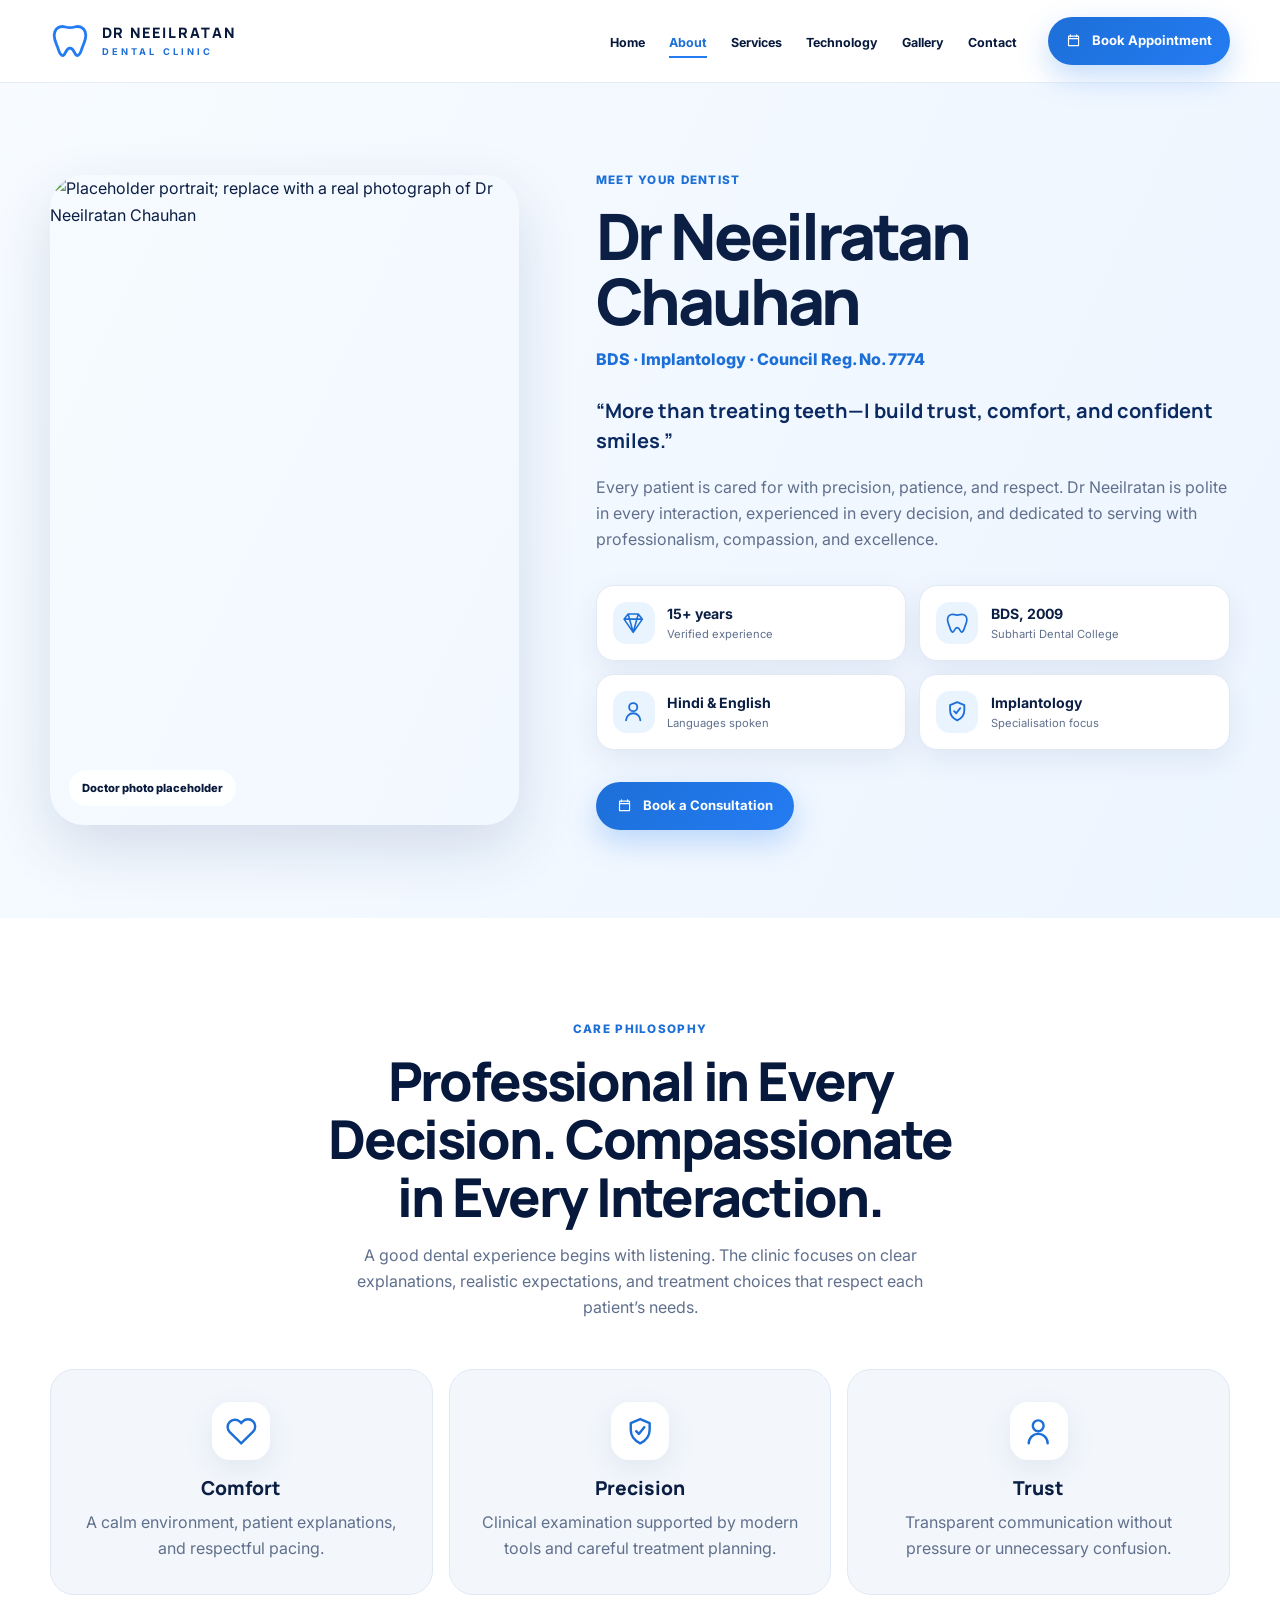
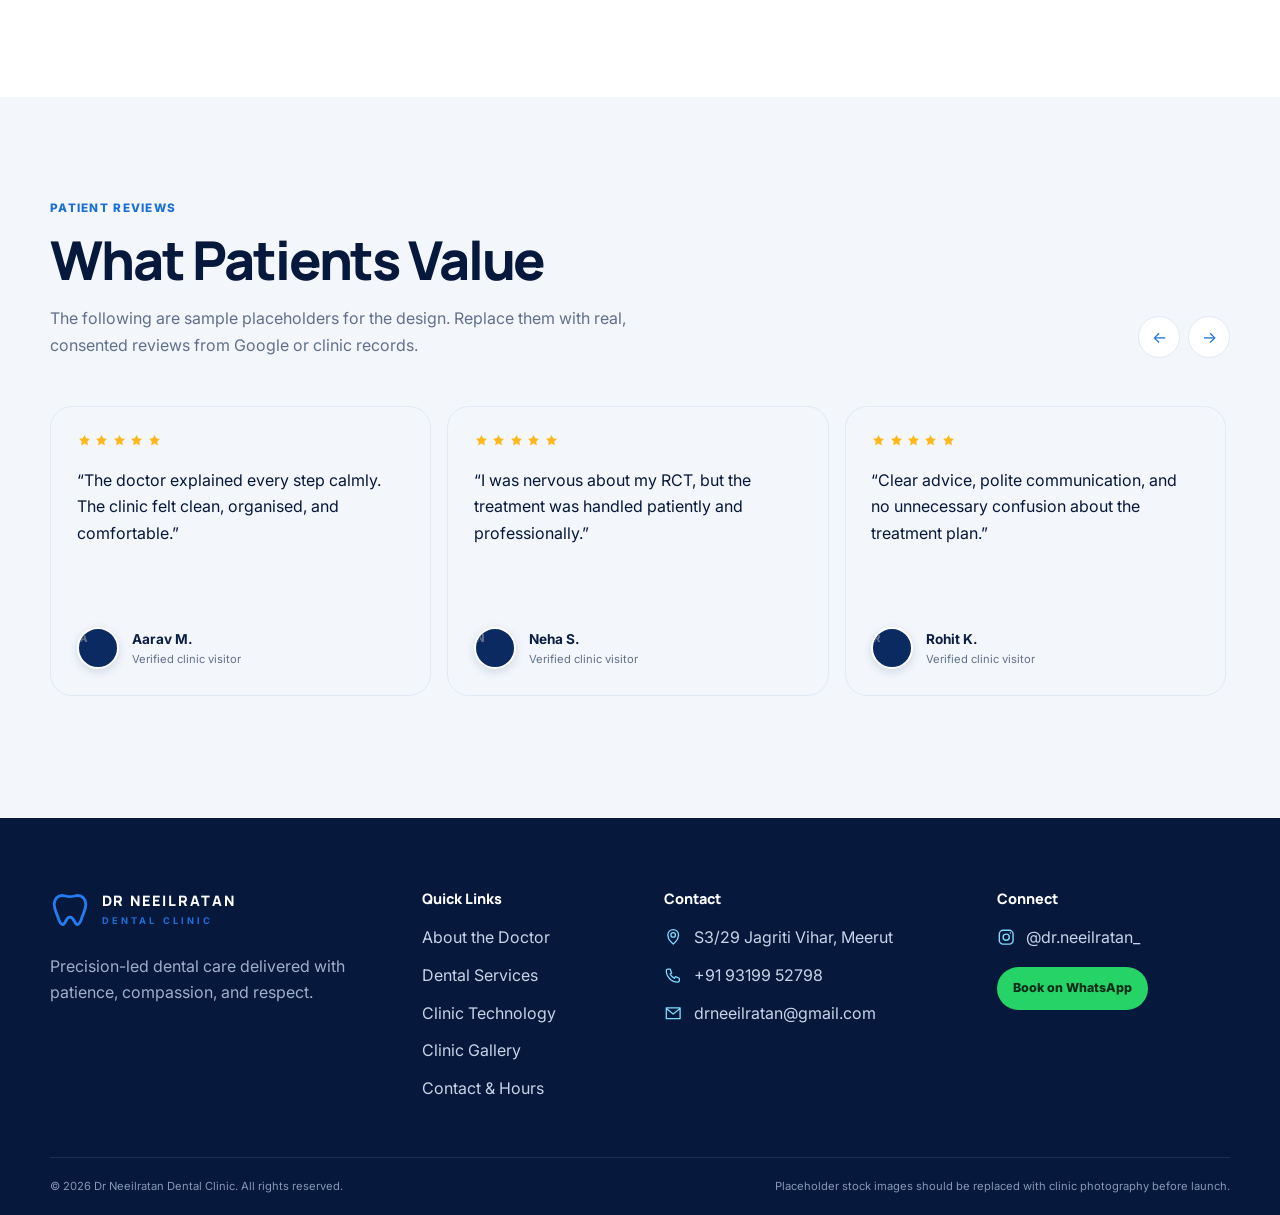
==== commit 9ae9e92b: "Changed username" ====
--- a/about.html
+++ b/about.html
@@ -415,12 +415,12 @@
         <!-- EL:WIDGET:Heading -->
         <h2 class="footer-heading">Connect</h2><!-- /EL:WIDGET:Heading -->
         <!-- EL:WIDGET:Button -->
-        <a class="social-link" href="https://www.instagram.com/dr.neelratan_/" target="_blank"
+        <a class="social-link" href="https://www.instagram.com/dr.neeilratan_/" target="_blank"
           rel="noopener noreferrer"><span class="icon-svg "><svg viewBox="0 0 24 24" aria-hidden="true">
               <rect x="3" y="3" width="18" height="18" rx="5" fill="none" stroke="currentColor" stroke-width="1.8" />
               <circle cx="12" cy="12" r="4" fill="none" stroke="currentColor" stroke-width="1.8" />
               <circle cx="17.5" cy="6.5" r="1" fill="currentColor" />
-            </svg></span><span>@dr.neelratan_</span></a>
+            </svg></span><span>@dr.neeilratan_</span></a>
         <!-- /EL:WIDGET:Button -->
         <!-- EL:WIDGET:Button -->
         <a class="whatsapp-link"
